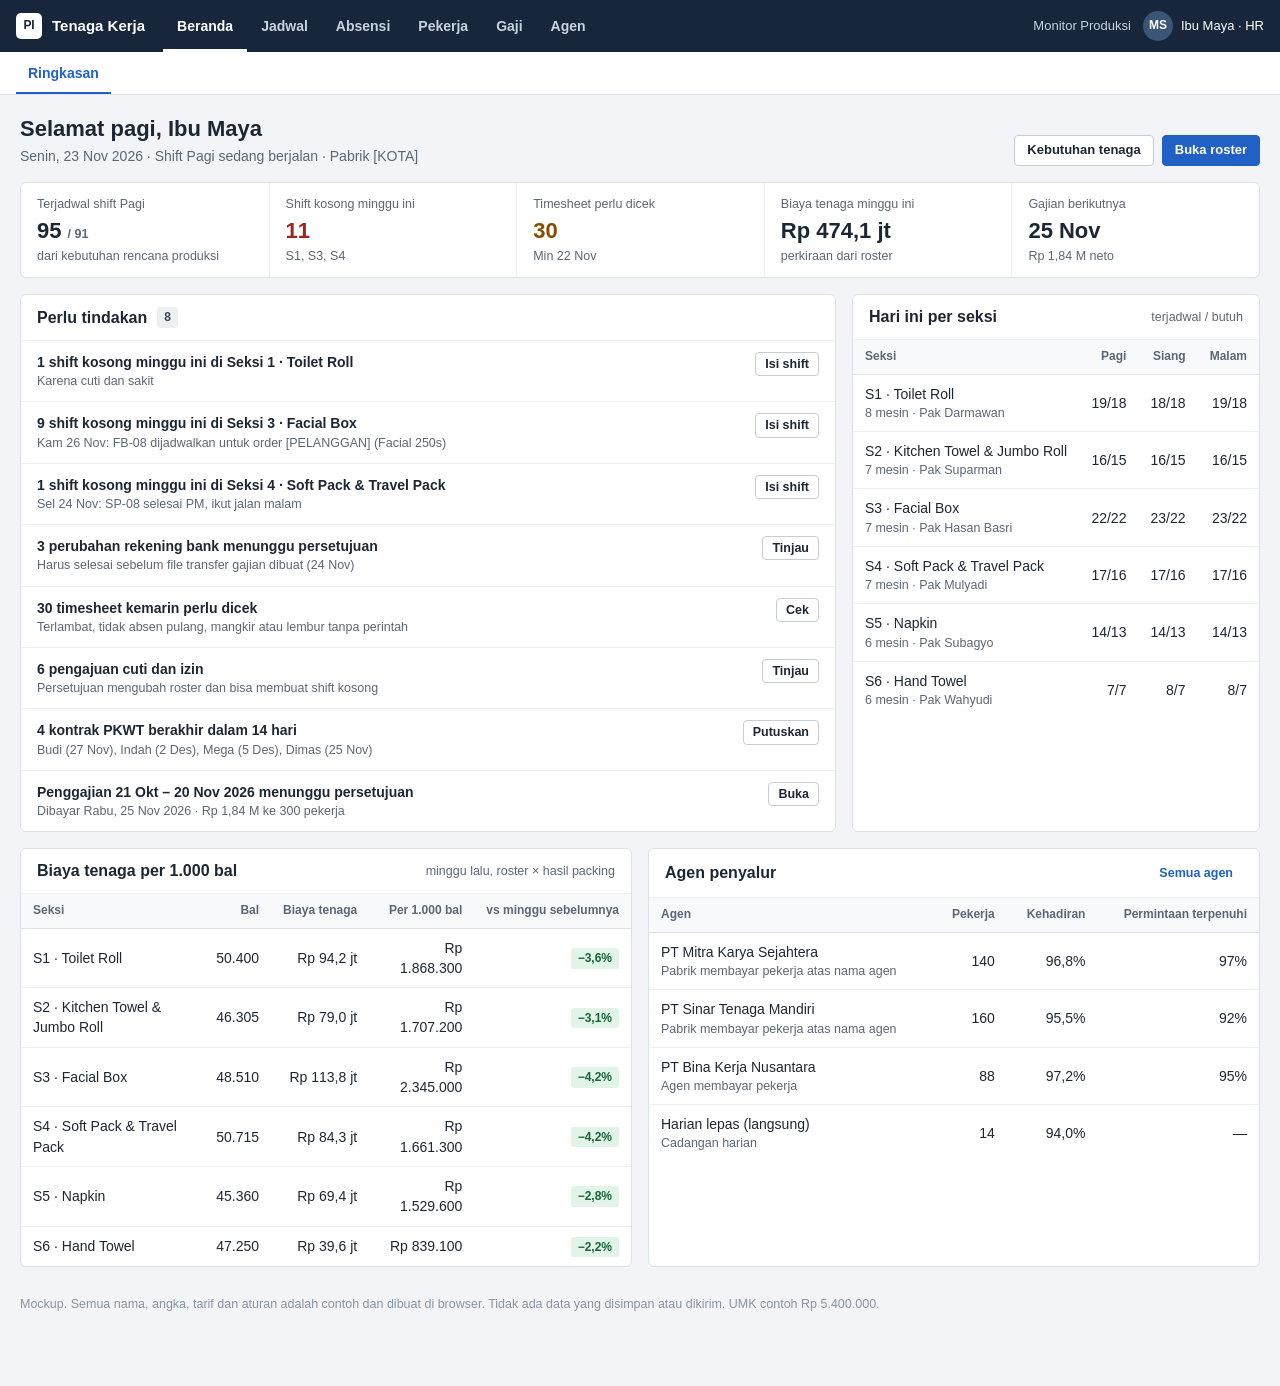
==== public/outsource/index.html @ e2d8a42f "Add Tenaga Kerja outsourced manpower subsystem at /outsource Roster grid tied to the production plan" ====
<!DOCTYPE html>
<html lang="id">
<head>
<meta charset="utf-8">
<meta name="viewport" content="width=device-width, initial-scale=1">
<meta name="description" content="Mockup perencanaan tenaga kerja alih daya untuk pabrik converting tisu: jadwal, absensi, cuti, gaji, rekening bank, pembayaran, agen dan kontrak.">
<title>Tenaga Kerja Alih Daya · Production Intelligence</title>
<style>
:root{
  --bg:#f2f4f7; --card:#fff; --ink:#1d2733; --muted:#5b6776; --faint:#8994a2; --line:#dce1e7; --line2:#eceff3;
  --nav:#17263b; --nav2:#22344d; --navink:#c9d3df;
  --pri:#2160c4; --pri-d:#184c9f; --pri-l:#e8f0fc;
  --ok:#17663a; --ok-l:#e2f3e8; --warn:#8a4b00; --warn-l:#fcefd6; --bad:#a3241a; --bad-l:#fce6e4;
  --p:#dbe7fa; --p-i:#173d74; --s:#fbe6c6; --s-i:#653c00; --m:#e2ddf5; --m-i:#382c74;
  --sans:-apple-system,BlinkMacSystemFont,"Segoe UI",Roboto,"Helvetica Neue",Arial,sans-serif;
  color-scheme:light;
}
*{box-sizing:border-box}
html,body{margin:0}
body{background:var(--bg);color:var(--ink);font-family:var(--sans);font-size:14px;line-height:1.45;-webkit-font-smoothing:antialiased}
button,select,input,textarea{font:inherit;color:inherit}
button{cursor:pointer}
a{color:var(--pri)}
:focus-visible{outline:2px solid var(--pri);outline-offset:1px}
h1,h2,h3,h4{margin:0;font-weight:650;line-height:1.25}
h1{font-size:22px} h2{font-size:16px} h3{font-size:14px}
.num{font-variant-numeric:tabular-nums}
.muted{color:var(--muted)} .faint{color:var(--faint)} .small{font-size:12.5px}
.right{text-align:right} .nowrap{white-space:nowrap}
.sr{position:absolute;width:1px;height:1px;overflow:hidden;clip:rect(0 0 0 0)}

/* Top navigation */
.top{background:var(--nav);color:#fff;display:flex;align-items:stretch;height:52px;padding:0 0 0 16px;position:sticky;top:0;z-index:20}
.brand{display:flex;align-items:center;gap:10px;font-weight:650;font-size:15px;color:#fff;text-decoration:none;padding-right:18px;white-space:nowrap}
.brand .mark{width:26px;height:26px;border-radius:5px;background:#fff;color:var(--nav);display:grid;place-items:center;font-size:12px;font-weight:800;letter-spacing:-.02em}
.mainnav{display:flex;overflow-x:auto;scrollbar-width:none}
.mainnav a{display:flex;align-items:center;padding:0 14px;color:var(--navink);text-decoration:none;font-weight:550;white-space:nowrap;border-bottom:3px solid transparent;border-top:3px solid transparent}
.mainnav a:hover{color:#fff;background:var(--nav2)}
.mainnav a[aria-current="true"]{color:#fff;border-bottom-color:#fff}
.topright{margin-left:auto;display:flex;align-items:center;gap:12px;padding:0 16px;white-space:nowrap}
.topright a{color:var(--navink);text-decoration:none;font-size:13px}
.topright a:hover{color:#fff}
.who{display:flex;align-items:center;gap:8px;font-size:13px;color:#fff}
.av{width:30px;height:30px;border-radius:50%;background:#3b5577;color:#fff;display:grid;place-items:center;font-size:12px;font-weight:650;flex:none}
.av.lg{width:56px;height:56px;font-size:19px;background:#d7e1ee;color:#1f3a5f}
.av.sm{width:26px;height:26px;font-size:11px;background:#e3e8ef;color:#2c4566}

.subnav{background:#fff;border-bottom:1px solid var(--line);display:flex;gap:4px;padding:0 16px;overflow-x:auto;position:sticky;top:52px;z-index:19}
.subnav a{padding:11px 12px 9px;color:var(--muted);text-decoration:none;font-weight:550;white-space:nowrap;border-bottom:2px solid transparent}
.subnav a:hover{color:var(--ink)}
.subnav a[aria-current="page"]{color:var(--pri);border-bottom-color:var(--pri)}

main{max-width:1440px;margin:0 auto;padding:20px 20px 60px}
.pagehead{display:flex;flex-wrap:wrap;align-items:flex-end;gap:12px 20px;margin-bottom:16px}
.pagehead .sub{color:var(--muted);margin-top:3px}
.pagehead .actions{margin-left:auto;display:flex;flex-wrap:wrap;gap:8px;align-items:center}

/* Cards and grid */
.card{background:var(--card);border:1px solid var(--line);border-radius:6px}
.card>.hd{display:flex;align-items:center;gap:10px;padding:12px 16px;border-bottom:1px solid var(--line2)}
.card>.hd .more{margin-left:auto}
.card>.bd{padding:14px 16px}
.card>.bd.flush{padding:0}
.grid{display:grid;gap:16px}
.g2{grid-template-columns:repeat(2,minmax(0,1fr))}
.g3{grid-template-columns:repeat(3,minmax(0,1fr))}
.g21{grid-template-columns:minmax(0,2fr) minmax(0,1fr)}
@media (max-width:980px){.g2,.g3,.g21{grid-template-columns:minmax(0,1fr)}}

.stats{display:grid;grid-template-columns:repeat(auto-fit,minmax(180px,1fr));background:#fff;border:1px solid var(--line);border-radius:6px;margin-bottom:16px}
.stat{padding:12px 16px;border-left:1px solid var(--line2)}
.stat:first-child{border-left:0}
.stat .k{font-size:12.5px;color:var(--muted)}
.stat .v{font-size:22px;font-weight:650;font-variant-numeric:tabular-nums;margin-top:2px}
.stat .s{font-size:12.5px;color:var(--muted)}
.stat .v.bad{color:var(--bad)} .stat .v.warn{color:var(--warn)}

/* Buttons and fields */
.btn{display:inline-flex;align-items:center;gap:6px;border:1px solid #c5ccd5;background:#fff;border-radius:4px;padding:6px 12px;font-weight:600;font-size:13px;line-height:1.3;white-space:nowrap;text-decoration:none;color:var(--ink)}
.btn:hover{background:#f5f7f9}
.btn.pri{background:var(--pri);border-color:var(--pri);color:#fff}
.btn.pri:hover{background:var(--pri-d)}
.btn.danger{color:var(--bad);border-color:#e4b7b2}
.btn.ghost{border-color:transparent;background:transparent;color:var(--pri);padding:4px 6px}
.btn.ghost:hover{background:var(--pri-l)}
.btn.sm{padding:3px 9px;font-size:12.5px}
.btn[disabled]{opacity:.5;cursor:not-allowed}
.field{display:grid;gap:4px}
.field label,.lbl{font-size:12.5px;font-weight:600;color:var(--muted)}
input[type=text],input[type=number],input[type=date],input[type=time],input[type=search],select,textarea{border:1px solid #c5ccd5;border-radius:4px;padding:6px 9px;background:#fff;min-height:32px}
input:focus,select:focus,textarea:focus{border-color:var(--pri);outline:none;box-shadow:0 0 0 3px var(--pri-l)}
.filters{display:flex;flex-wrap:wrap;gap:8px;align-items:center;margin-bottom:12px}
.seg{display:inline-flex;border:1px solid #c5ccd5;border-radius:4px;overflow:hidden;background:#fff}
.seg button{border:0;background:#fff;padding:5px 11px;font-weight:600;font-size:13px;border-left:1px solid #c5ccd5;color:var(--muted)}
.seg button:first-child{border-left:0}
.seg button[aria-pressed="true"]{background:var(--pri-l);color:var(--pri-d)}

/* Tags */
.tag{display:inline-block;padding:1px 7px;border-radius:3px;font-size:12px;font-weight:600;background:#edf0f3;color:#3d4855;white-space:nowrap;line-height:1.55}
.tag.ok{background:var(--ok-l);color:var(--ok)} .tag.warn{background:var(--warn-l);color:var(--warn)}
.tag.bad{background:var(--bad-l);color:var(--bad)} .tag.info{background:var(--pri-l);color:var(--pri-d)}
.dot{display:inline-block;width:8px;height:8px;border-radius:50%;margin-right:6px;vertical-align:1px;background:var(--faint)}
.dot.ok{background:#2a9455}.dot.warn{background:#d08a00}.dot.bad{background:#c8372c}

/* Tables */
.tw{overflow-x:auto}
table.tbl{width:100%;border-collapse:collapse}
.tbl th{font-size:12px;font-weight:600;color:var(--muted);text-align:left;padding:8px 12px;border-bottom:1px solid var(--line);background:#f8f9fb;white-space:nowrap}
.tbl td{padding:9px 12px;border-bottom:1px solid var(--line2);vertical-align:middle}
.tbl tr:last-child td{border-bottom:0}
.tbl tbody tr.click{cursor:pointer}
.tbl tbody tr.click:hover td{background:#f7f9fc}
.tbl td.num,.tbl th.num{text-align:right;font-variant-numeric:tabular-nums}
.tbl tfoot td{font-weight:650;background:#f8f9fb;border-top:1px solid var(--line)}
.tbl .sub{display:block;font-size:12.5px;color:var(--muted)}
.tbl input[type=checkbox]{width:16px;height:16px;vertical-align:middle}
.person{display:flex;align-items:center;gap:9px}
.person b{font-weight:600}
.person a{color:inherit;text-decoration:none}
.person a:hover{text-decoration:underline}
.empty{padding:28px;text-align:center;color:var(--muted)}

/* Lists */
.list{list-style:none;margin:0;padding:0}
.list li{display:flex;gap:12px;align-items:flex-start;padding:11px 16px;border-bottom:1px solid var(--line2)}
.list li:last-child{border-bottom:0}
.list .grow{flex:1;min-width:0}
.list .meta{font-size:12.5px;color:var(--muted)}
.kv{display:grid;grid-template-columns:minmax(120px,max-content) 1fr;gap:7px 18px;margin:0}
.kv dt{color:var(--muted)} .kv dd{margin:0}
.note{background:#f6f8fa;border:1px solid var(--line);border-radius:5px;padding:10px 12px;color:var(--muted);font-size:13px}
.note.warn{background:#fffaf0;border-color:#efd9ad;color:#6b4300}
.note.bad{background:#fff6f5;border-color:#efc4bf;color:#7d1d15}

/* Roster */
.roster{border-collapse:separate;border-spacing:0;width:100%;min-width:1080px}
.roster th,.roster td{border-bottom:1px solid var(--line2);border-left:1px solid var(--line2);padding:0;vertical-align:top}
.roster thead th{position:sticky;top:0;background:#f8f9fb;z-index:3;font-size:12.5px;font-weight:600;color:var(--muted);padding:8px;text-align:left;border-bottom:1px solid var(--line)}
.roster thead th.today{color:var(--pri-d);background:#eef4fd}
.roster .nm{position:sticky;left:0;background:#fff;z-index:2;min-width:220px;max-width:240px;padding:6px 10px;border-left:0}
.roster thead .nm{z-index:4;background:#f8f9fb}
.roster .nm b{font-weight:600;display:block;white-space:nowrap;overflow:hidden;text-overflow:ellipsis}
.roster .nm span{display:block;font-size:12px;color:var(--muted);white-space:nowrap;overflow:hidden;text-overflow:ellipsis}
.roster td.c{width:12%;height:46px}
.roster td.tot{width:64px;text-align:right;padding:6px 10px;font-variant-numeric:tabular-nums;color:var(--muted);font-size:12.5px}
.roster tr.grp td{background:#f3f5f8;font-weight:600;font-size:12.5px;padding:6px 10px;color:#394656}
.roster tr.need td{background:#fbfcfd}
.roster tr.need td.c{padding:5px 6px;font-size:12px;line-height:1.5}
.cellbtn{display:block;width:100%;height:100%;min-height:45px;border:0;background:transparent;padding:4px;text-align:left}
.cellbtn:hover{background:#f3f6fa}
.sh{display:block;border-radius:3px;padding:3px 6px;font-size:12px;line-height:1.3;font-weight:600}
.sh small{display:block;font-weight:500;opacity:.85}
.sh.P{background:var(--p);color:var(--p-i)} .sh.S{background:var(--s);color:var(--s-i)} .sh.M{background:var(--m);color:var(--m-i)}
.sh.C{background:var(--ok-l);color:var(--ok)} .sh.SK{background:var(--bad-l);color:var(--bad)} .sh.I{background:#eceff3;color:#3d4855}
.sh.X{background:repeating-linear-gradient(135deg,#f1f3f5 0 6px,#e7eaee 6px 12px);color:var(--muted)}
.sh.edited{box-shadow:inset 0 0 0 1.5px currentColor}
.sh.ot{outline:1.5px dashed currentColor;outline-offset:-1.5px}
.legend{display:flex;flex-wrap:wrap;gap:12px;align-items:center;font-size:12.5px;color:var(--muted)}
.legend .sh{display:inline-block;padding:1px 7px}
.needline{display:flex;justify-content:space-between;gap:4px;white-space:nowrap}
.needline.short{color:var(--bad);font-weight:650}
.openbtn{border:1px dashed #d79a93;background:#fff7f6;color:var(--bad);border-radius:3px;font-size:12px;font-weight:650;padding:2px 6px;margin:2px 2px 0 0}
.openbtn:hover{background:var(--bad-l)}

/* Profile */
.profilehead{display:flex;gap:16px;align-items:center;flex-wrap:wrap;margin-bottom:14px}
.tabs{display:flex;gap:2px;border-bottom:1px solid var(--line);margin-bottom:16px;overflow-x:auto}
.tabs button{border:0;background:transparent;padding:9px 12px;font-weight:600;color:var(--muted);border-bottom:2px solid transparent;white-space:nowrap}
.tabs button[aria-selected="true"]{color:var(--pri);border-bottom-color:var(--pri)}
.bankcard{border:1px solid var(--line);border-radius:6px;padding:14px 16px;display:grid;gap:4px;max-width:420px}
.bankcard .acct{font-size:18px;font-weight:650;letter-spacing:.04em;font-variant-numeric:tabular-nums}
.steps{display:flex;flex-wrap:wrap;gap:0;margin:0;padding:0;list-style:none;border:1px solid var(--line);border-radius:6px;background:#fff;overflow:hidden}
.steps li{flex:1;min-width:130px;padding:9px 14px;border-left:1px solid var(--line2);font-size:13px;color:var(--muted)}
.steps li:first-child{border-left:0}
.steps li b{display:block;color:var(--ink);font-weight:600}
.steps li.done b{color:var(--ok)}
.steps li.cur{background:var(--pri-l)} .steps li.cur b{color:var(--pri-d)}
.bar{height:8px;background:#e8ebef;border-radius:4px;overflow:hidden}
.bar i{display:block;height:100%;background:var(--pri)}
.bar.ok i{background:#2a9455} .bar.warn i{background:#d08a00}

/* Modal, drawer, toast */
.scrim{position:fixed;inset:0;background:rgba(20,30,45,.42);display:flex;align-items:flex-start;justify-content:center;z-index:50;padding:60px 16px;overflow-y:auto}
.modal{background:#fff;border-radius:7px;width:min(560px,100%);box-shadow:0 12px 40px rgba(15,25,40,.25)}
.modal.wide{width:min(820px,100%)}
.modal .mh{display:flex;align-items:center;gap:10px;padding:14px 18px;border-bottom:1px solid var(--line2)}
.modal .mh .x{margin-left:auto;border:0;background:transparent;font-size:20px;line-height:1;color:var(--muted);padding:4px 8px}
.modal .mb{padding:16px 18px;display:grid;gap:14px}
.modal .mf{display:flex;justify-content:flex-end;gap:8px;padding:12px 18px;border-top:1px solid var(--line2);background:#fafbfc;border-radius:0 0 7px 7px}
.opts{display:grid;grid-template-columns:repeat(auto-fit,minmax(110px,1fr));gap:6px}
.opts label{border:1px solid var(--line);border-radius:4px;padding:7px 9px;display:flex;gap:7px;align-items:center;cursor:pointer;font-size:13px}
.opts label:has(input:checked){border-color:var(--pri);background:var(--pri-l)}
.toast{position:fixed;left:50%;bottom:22px;transform:translateX(-50%);background:#1d2733;color:#fff;padding:10px 16px;border-radius:5px;font-size:13.5px;z-index:60;box-shadow:0 6px 20px rgba(0,0,0,.2);max-width:min(600px,92vw)}
.payslip{font-size:13px}
.payslip table{width:100%;border-collapse:collapse}
.payslip td{padding:4px 0}
.payslip td:last-child{text-align:right;font-variant-numeric:tabular-nums}
.payslip tr.t td{border-top:1px solid var(--line);font-weight:650;padding-top:7px}
.foot{margin-top:28px;color:var(--faint);font-size:12.5px}
@media (max-width:700px){
  main{padding:14px 12px 50px}
  .topright .hide-sm{display:none}
  .stat{border-left:0;border-top:1px solid var(--line2)}
}
</style>
</head>
<body>
<header class="top">
  <a class="brand" href="#beranda"><span class="mark" aria-hidden="true">PI</span>Tenaga Kerja</a>
  <nav class="mainnav" id="mainnav" aria-label="Menu utama"></nav>
  <div class="topright">
    <a class="hide-sm" href="../">Monitor Produksi</a>
    <span class="who"><span class="av" aria-hidden="true">MS</span><span class="hide-sm">Ibu Maya · HR</span></span>
  </div>
</header>
<nav class="subnav" id="subnav" aria-label="Sub menu"></nav>
<main id="app" tabindex="-1"></main>
<div id="overlay"></div>
<script>
"use strict";
/* ============================================================
   Tenaga Kerja Alih Daya: mockup. All names, numbers, rates and
   rules are examples generated in the browser. Nothing is saved.
   ============================================================ */

/* ---------- utilities ---------- */
const $ = s => document.querySelector(s);
const $$ = s => [...document.querySelectorAll(s)];
let _s = 20261123;
const rnd = () => { _s |= 0; _s = _s + 0x6D2B79F5 | 0; let t = Math.imul(_s ^ _s >>> 15, 1 | _s); t = t + Math.imul(t ^ t >>> 7, 61 | t) ^ t; return ((t ^ t >>> 14) >>> 0) / 4294967296; };
const ri = (a, b) => a + Math.floor(rnd() * (b - a + 1));
const pick = a => a[Math.floor(rnd() * a.length)];
function hash(str){ let h = 2166136261; for (const c of str) { h ^= c.charCodeAt(0); h = Math.imul(h, 16777619); } return (h >>> 0) / 4294967296; }
const NF = new Intl.NumberFormat("id-ID");
const fmt = n => NF.format(Math.round(n));
const rp = n => (n < 0 ? "−Rp " : "Rp ") + fmt(Math.abs(n));
const dec = (n, d = 1) => n.toFixed(d).replace(".", ",");
const rpS = n => n >= 1e9 ? "Rp " + dec(n / 1e9, 2) + " M" : n >= 1e6 ? "Rp " + dec(n / 1e6, 1) + " jt" : rp(n);
const esc = s => String(s).replace(/[&<>"]/g, c => ({"&":"&amp;","<":"&lt;",">":"&gt;",'"':"&quot;"}[c]));
const initials = n => n.split(" ").filter(w => !/^(Hj?\.|H\.)$/.test(w)).slice(0, 2).map(w => w[0]).join("").toUpperCase();
const pad = n => String(n).padStart(2, "0");

/* Dates: day 0 = Senin 23 Nov 2026 (hari ini). */
const DAYN = ["Min","Sen","Sel","Rab","Kam","Jum","Sab"];
const DAYL = ["Minggu","Senin","Selasa","Rabu","Kamis","Jumat","Sabtu"];
const MON = ["Jan","Feb","Mar","Apr","Mei","Jun","Jul","Agu","Sep","Okt","Nov","Des"];
const dt = d => new Date(Date.UTC(2026, 10, 23 + d));
const dShort = d => { const x = dt(d); return DAYN[x.getUTCDay()] + " " + x.getUTCDate() + " " + MON[x.getUTCMonth()]; };
const dLong = d => { const x = dt(d); return DAYL[x.getUTCDay()] + ", " + x.getUTCDate() + " " + MON[x.getUTCMonth()] + " " + x.getUTCFullYear(); };
const dDate = x => x.getUTCDate() + " " + MON[x.getUTCMonth()] + " " + x.getUTCFullYear();
const daysBetween = (a, b) => Math.round((b - a) / 864e5);
const TODAY = dt(0);

/* ---------- pay rules (editable on the Aturan gaji page) ---------- */
const R = {
  umk: 5400000,         // UMK contoh 2026, Kab. [KOTA]
  meal: 15000, night: 15000, premi: 150, lateGrace: 10,
  otDay: 4, otWeek: 18,
  jhtEe: .02, jpEe: .01, kesEe: .01, jhtEr: .037, jpEr: .02, kesEr: .04, jkk: .0054, jkm: .003,
  jpCap: 10547400, kesCap: 12000000, ppn: .11,
  phlDaily: 230000
};
const hourly = () => R.umk / 173;
const daily = () => R.umk / 25;
const RULES = [
  {id:"base", on:true, group:"Upah", n:"Upah pokok harian", d:"UMK ÷ 25 untuk pola 6 hari kerja per minggu", v:() => rp(daily()) + " per hari"},
  {id:"phl", on:true, group:"Upah", n:"Upah harian lepas (PHL)", d:"Dibayar per hari hadir, mingguan setiap Sabtu", v:() => rp(R.phlDaily) + " per hari"},
  {id:"ot1", on:true, group:"Lembur", n:"Lembur hari kerja, jam pertama", d:"Upah sejam = UMK ÷ 173", v:() => "1,5 × " + rp(hourly())},
  {id:"ot2", on:true, group:"Lembur", n:"Lembur hari kerja, jam berikutnya", d:"Jam ke-2 sampai ke-4", v:() => "2 × " + rp(hourly())},
  {id:"otr", on:true, group:"Lembur", n:"Kerja di hari istirahat atau libur nasional", d:"7 jam pertama ×2, jam ke-8 ×3, jam ke-9 sampai 11 ×4", v:() => "2× / 3× / 4×"},
  {id:"cap", on:true, group:"Lembur", n:"Batas lembur", d:"Jadwal memberi peringatan kalau terlampaui", v:() => R.otDay + " jam/hari, " + R.otWeek + " jam/minggu"},
  {id:"night", on:true, group:"Tunjangan", n:"Tunjangan shift malam", d:"Untuk shift 23.00–07.00", v:() => rp(R.night) + " per shift"},
  {id:"meal", on:true, group:"Tunjangan", n:"Uang makan", d:"Per hari hadir, tidak dibayar kalau mangkir", v:() => rp(R.meal) + " per hari"},
  {id:"premi", on:true, group:"Produksi", n:"Premi hasil packing", d:"Per bal bagus di atas target mesin, dari hitungan sensor packing yang dikonfirmasi leader line", v:() => rp(R.premi) + " per bal"},
  {id:"down", on:true, group:"Produksi", n:"Downtime mesin dan pulang awal", d:"Waktu menunggu karena mesin rusak tetap dibayar penuh", v:() => "100%"},
  {id:"late", on:true, group:"Kehadiran", n:"Toleransi terlambat", d:"Lewat toleransi, menit terlambat dipotong proporsional", v:() => R.lateGrace + " menit"},
  {id:"bpjs", on:true, group:"Potongan", n:"BPJS Ketenagakerjaan (pekerja)", d:"JHT 2% + JP 1% (JP dari upah maks. " + rpS(R.jpCap) + ")", v:() => "3%"},
  {id:"kes", on:true, group:"Potongan", n:"BPJS Kesehatan (pekerja)", d:"1% dari upah, maks. " + rpS(R.kesCap), v:() => "1%"},
  {id:"pph", on:true, group:"Potongan", n:"PPh 21 (TER bulanan)", d:"Disederhanakan untuk demo: semua pekerja kategori A", v:() => "0–2%"},
  {id:"kasbon", on:true, group:"Potongan", n:"Kasbon", d:"Dipotong otomatis sesuai cicilan yang disetujui", v:() => "sesuai cicilan"}
];
const TER_A = [[5400000,0],[5650000,.0025],[5950000,.005],[6300000,.0075],[6750000,.01],[7500000,.0125],[8550000,.015],[9650000,.0175],[10050000,.02],[10350000,.0225],[10700000,.025],[11050000,.03]];
const ter = g => { for (const [lim, r] of TER_A) if (g <= lim) return r; return .03; };

/* ---------- production link: sections and machines (same plant as Monitor Produksi) ---------- */
const SEC = [
  {id:"S1", n:"Seksi 1 · Toilet Roll", mach:["TR-01","TR-02","TR-03","TR-04","TR-05","TR-06","TR-07","TR-08"], crew:2, extra:["Helper produksi","Operator forklift"], ag:"MKS", leader:"Pak Darmawan"},
  {id:"S2", n:"Seksi 2 · Kitchen Towel & Jumbo Roll", mach:["KT-01","KT-02","KT-03","KT-04","KT-05","JR-01","JR-02"], crew:2, extra:["Helper jumbo roll"], ag:"MKS", leader:"Pak Suparman"},
  {id:"S3", n:"Seksi 3 · Facial Box", mach:["FB-01","FB-02","FB-03","FB-04","FB-05","FB-06","FB-07"], crew:3, extra:["Helper produksi"], ag:"STM", leader:"Pak Hasan Basri"},
  {id:"S4", n:"Seksi 4 · Soft Pack & Travel Pack", mach:["SP-01","SP-02","SP-03","SP-04","SP-05","SP-06","SP-07"], crew:2, extra:["Helper produksi","Operator forklift"], ag:"STM", leader:"Pak Mulyadi"},
  {id:"S5", n:"Seksi 5 · Napkin", mach:["NP-01","NP-02","NP-03","NP-04","NP-05","NP-06"], crew:2, extra:["Helper produksi"], ag:"BKN", leader:"Pak Subagyo"},
  {id:"S6", n:"Seksi 6 · Hand Towel", mach:["HT-01","HT-02","HT-03","HT-04","HT-05","HT-06"], crew:1, extra:["Helper produksi"], ag:"BKN", leader:"Pak Wahyudi"}
];
const secById = id => SEC.find(s => s.id === id);
/* Changes in the PPIC production plan for this week */
const PLAN_CHG = [
  {sec:"S3", d:3, sh:"PSM", delta:1, why:"FB-08 dijadwalkan untuk order [PELANGGAN] (Facial 250s)"},
  {sec:"S1", d:2, sh:"P", delta:-1, why:"PM terjadwal TR-03 (07.00–15.00)"},
  {sec:"S5", d:5, sh:"PSM", delta:-2, why:"NP-05 dan NP-06 tidak ada order"},
  {sec:"S4", d:1, sh:"M", delta:1, why:"SP-08 selesai PM, ikut jalan malam"}
];
function machinesOn(sec, d, sh){
  const s = secById(sec); let n = s.mach.length;
  for (const c of PLAN_CHG) if (c.sec === sec && c.d === d && c.sh.includes(sh)) n += c.delta;
  return n;
}
const need = (sec, d, sh) => machinesOn(sec, d, sh) * secById(sec).crew + secById(sec).extra.length;

/* ---------- shifts ---------- */
const SH = {P:{n:"Pagi", t:"07.00–15.00", s:7, e:15}, S:{n:"Siang", t:"15.00–23.00", s:15, e:23}, M:{n:"Malam", t:"23.00–07.00", s:23, e:31}};
const LEAVE = {C:"Cuti", SK:"Sakit", I:"Izin", L:"Libur", X:"Kontrak habis"};
const PAT = ["P","P","S","S","M","M","L","L"];   // pola 4 regu 3 shift, 2-2-2-2
const REGU = {A:0, B:2, C:4, D:6};

/* ---------- agencies ---------- */
const AG = {
  MKS:{id:"MKS", n:"PT Mitra Karya Sejahtera", short:"Mitra Karya", fee:.08, model:"pay", pic:"Bpk. Rahmat Hidayat", phone:"0812-•••-4410", contractEnd:new Date(Date.UTC(2027,2,31)), nib:"91201••••0331", fill:.97, att:.968},
  STM:{id:"STM", n:"PT Sinar Tenaga Mandiri", short:"Sinar Tenaga", fee:.075, model:"pay", pic:"Ibu Lina Marlina", phone:"0813-•••-2287", contractEnd:new Date(Date.UTC(2026,11,31)), nib:"81204••••1172", fill:.92, att:.955},
  BKN:{id:"BKN", n:"PT Bina Kerja Nusantara", short:"Bina Kerja", fee:.09, model:"agen", pic:"Bpk. Hendra Gunawan", phone:"0811-•••-9034", contractEnd:new Date(Date.UTC(2027,5,30)), nib:"02203••••5518", fill:.95, att:.972},
  PHL:{id:"PHL", n:"Harian lepas (langsung)", short:"Harian lepas", fee:0, model:"direct", pic:"HR pabrik", phone:"-", contractEnd:null, nib:"-", fill:1, att:.94}
};
const MODEL = {pay:"Pabrik membayar pekerja atas nama agen, agen ditagih fee", agen:"Agen membayar pekerja, pabrik membayar tagihan agen", direct:"Pabrik membayar langsung, mingguan"};

/* ---------- people ---------- */
const FM = ["Agus","Budi","Dedi","Eko","Fajar","Hendra","Irfan","Joko","Lukman","Nanang","Rizal","Slamet","Taufik","Wahyu","Yogi","Arif","Bayu","Dimas","Galih","Hadi","Ilham","Rendi","Sigit","Yusuf","Asep","Ujang","Cecep","Dadan","Iwan","Ade","Rudi","Andri","Ridwan","Deni","Firman"];
const FF = ["Ani","Dewi","Euis","Fitri","Indah","Lilis","Mega","Nining","Nur","Ratna","Rina","Sari","Siti","Tuti","Wati","Yani","Ayu","Dian","Eka","Lina","Neng","Rosita","Suci","Yuli","Imas","Cucu","Iis","Popon","Nia","Wulan"];
const LN = ["Setiawan","Hidayat","Saputra","Kurniawan","Nugraha","Permana","Gunawan","Firmansyah","Maulana","Ramdani","Sopian","Fauzi","Pratama","Hermawan","Purnama","Rohman","Mulyana","Sutisna","Kusnadi","Hakim"];
const LNF = ["Lestari","Rahayu","Wulandari","Susanti","Suryani","Handayani","Sulastri","Komariah","Sundari","Hasanah","Nurhayati","Rahmawati","Fitriani","Puspita","Purnamasari","Anggraeni","Kartika","Yuliani"];
const BANKS = [["BCA",10],["BRI",15],["Mandiri",13],["BNI",10],["BSI",10],["BJB",13]];
const used = new Set();
function name(f){ for (let i = 0; i < 50; i++) { const n = f ? pick(FF) + " " + pick(LNF) : pick(FM) + " " + pick(LN); if (!used.has(n)) { used.add(n); return n; } } return pick(FM) + " " + pick(LN) + " " + ri(2,9); }
function acctNo(len){ let s = ""; for (let i = 0; i < len; i++) s += ri(0, 9); return s; }
const W = []; let wid = 101;
function mkWorker(o){
  const f = o.f ?? (rnd() < (o.role === "Packer" ? .62 : .1));
  const n = name(f);
  const start = new Date(Date.UTC(2026, 10, 23 - ri(30, 620)));
  const end = new Date(Date.UTC(2026, 10, 23 + ri(75, 640)));
  const [bank, len] = o.ag === "BKN" ? ["BRI", 15] : pick(BANKS);
  const w = Object.assign({
    id: "OS-" + pad(Math.floor(wid / 100)) + pad(wid % 100), name: n, f, start, end,
    type: o.ag === "PHL" ? "Harian lepas" : "PKWT",
    phone: "08" + ri(11, 59) + "-••••-" + ri(1000, 9999),
    nik: "3215 •••• •••• " + pad(ri(0, 99)) + pad(ri(0, 99)),
    bpjsTk: o.ag === "PHL" ? "Dalam proses" : "2" + acctNo(4) + "•••••" + acctNo(2),
    bpjsKes: "0001" + acctNo(3) + "•••••" + acctNo(2),
    npwp: rnd() < .45 ? "NIK sebagai NPWP" : "Belum ada",
    leaveBal: ri(2, 12), leaveUsed: 0,
    bank: {bank, no: acctNo(len), holder: n, status: o.ag === "BKN" ? "agen" : "ok", checked: new Date(Date.UTC(2026, ri(0, 10), ri(1, 28))), via: pick(["Cek rekening API bank","Buku tabungan diunggah","Cek rekening API bank"])},
    trained: [], kasbon: rnd() < .12 ? ri(2, 5) * 100000 : 0
  }, o);
  wid += ri(1, 3);
  W.push(w); return w;
}
for (const s of SEC) {
  const regu = s.mach.length * s.crew + s.extra.length + 1;
  for (const r of "ABCD") {
    for (let i = 0; i < regu; i++) {
      const role = i < s.extra.length ? s.extra[i] : "Packer";
      const w = mkWorker({sec: s.id, regu: r, role, ag: s.ag});
      const k = ri(2, 4), m = [...s.mach].sort(() => rnd() - .5).slice(0, role === "Packer" ? k : 0);
      w.trained = role === "Packer" ? m.sort() : [role];
    }
  }
}
for (let i = 0; i < 14; i++) { const w = mkWorker({sec: null, regu: null, role: pick(["Packer","Packer","Helper produksi"]), ag: "PHL"}); w.trained = ["Packer umum"]; }
const wById = id => W.find(w => w.id === id);

/* Fixed example cases, so the demo tells a story */
function setW(i, patch){ const w = W[i]; Object.assign(w, patch); if (patch.name) { w.bank.holder = patch.name; } return w; }
const S3A = W.filter(w => w.sec === "S3" && w.regu === "A");
const DIMAS = setW(W.indexOf(S3A[5]), {name: "Dimas Pratama", f: false});
const AGUS = setW(W.indexOf(W.find(w => w.sec === "S1" && w.regu === "B" && w.role === "Packer")), {name: "Agus Setiawan", f: false});
const SITI = setW(W.indexOf(S3A[8]), {name: "Siti Nurhaliza Rahayu", f: true});
const RINA = setW(W.indexOf(W.filter(w => w.ag === "PHL")[3]), {name: "Rina Lestari", f: true, start: dt(-6)});
RINA.bank = {bank: "-", no: "", holder: "", status: "none", checked: null, via: ""};
const MISM = W.filter(w => w.ag === "MKS" || w.ag === "STM");
MISM[17].bank.status = "mismatch"; MISM[17].bank.holder = "Suherman";
MISM[121].bank.status = "mismatch"; MISM[121].bank.holder = MISM[121].name.split(" ")[0];
MISM[64].bank.status = "pending"; MISM[200].bank.status = "pending";
/* contracts ending soon */
W.filter(w => w.ag !== "PHL" && w.sec === "S2").slice(0, 3).forEach((w, i) => w.end = dt([4, 9, 25][i]));
W.filter(w => w.ag !== "PHL" && w.sec === "S4").slice(3, 6).forEach((w, i) => w.end = dt([12, 38, 52][i]));
W.filter(w => w.ag !== "PHL" && w.sec === "S6").slice(1, 2).forEach(w => w.end = dt(2));

/* ---------- roster overrides ---------- */
const OV = {};           // "id|d" -> code ("P","C","P@S3",...)
const OV0 = {};          // published state
const key = (id, d) => id + "|" + d;
function baseCode(w, d){
  if (w.ag === "PHL" || !w.regu) return "L";
  if (w.end < dt(d)) return "X";
  return PAT[((d + REGU[w.regu]) % 8 + 8) % 8];
}
function code(w, d){ return OV[key(w.id, d)] ?? baseCode(w, d); }
const shiftOf = c => (c || "").split("@")[0];
const secOf = (w, c) => (c || "").split("@")[1] || w.sec;
/* approved leave and sickness this week */
const LEAVES = [];
function addLeave(w, type, from, to, status, note){
  const l = {id: "LV-" + (300 + LEAVES.length), w: w.id, type, from, to, status, note, sent: from - ri(2, 9)};
  LEAVES.push(l);
  if (status === "ok") for (let d = from; d <= to; d++) if (SH[baseCode(w, d)]) OV[key(w.id, d)] = type === "Sakit" ? "SK" : type === "Izin" ? "I" : "C";
  return l;
}
{
  _s = 77;
  const pool = W.filter(w => w.ag !== "PHL");
  for (let i = 0; i < 26; i++) {
    const w = pool[ri(0, pool.length - 1)], d = ri(-1, 6), t = pick(["Cuti tahunan","Cuti tahunan","Sakit","Izin"]);
    addLeave(w, t, d, Math.min(6, d + (t === "Cuti tahunan" ? ri(0, 2) : 0)), "ok", t === "Sakit" ? "Surat dokter diunggah" : t === "Izin" ? "Acara keluarga" : "");
  }
  /* S3 regu A short on Thursday when FB-08 joins */
  addLeave(S3A[2], "Cuti tahunan", 3, 4, "ok", "Pulang kampung");
}
const PEND = [
  addLeave(SITI, "Cuti tahunan", 3, 3, "pending", "Mengurus KTP anak di Dukcapil"),
  addLeave(W.find(w => w.sec === "S1" && w.regu === "C" && w.role === "Packer"), "Cuti tahunan", 1, 2, "pending", "Pernikahan saudara"),
  addLeave(W.find(w => w.sec === "S4" && w.regu === "D" && w.f), "Cuti haid", 0, 0, "pending", "Pasal 81 UU 13/2003"),
  addLeave(W.find(w => w.sec === "S5" && w.regu === "B" && w.role === "Packer"), "Izin", 4, 4, "pending", "Sidang tilang"),
  addLeave(W.find(w => w.sec === "S2" && w.regu === "A" && w.role === "Packer"), "Cuti melahirkan", 7, 96, "pending", "HPL 5 Des, surat bidan diunggah"),
  addLeave(W.find(w => w.sec === "S6" && w.regu === "C"), "Sakit", 0, 1, "pending", "Surat dokter belum diunggah")
];
Object.assign(OV0, OV);

/* ---------- requests to agencies ---------- */
const REQS = [
  {id:"RQ-118", ag:"STM", sec:"S3", d:3, sh:"P", n:2, status:"Dikonfirmasi", names:"2 orang, nama dikirim agen 22 Nov 19.40", sent:"22 Nov 2026"},
  {id:"RQ-117", ag:"MKS", sec:"S2", d:1, sh:"M", n:1, status:"Menunggu agen", names:"-", sent:"22 Nov 2026"},
  {id:"RQ-114", ag:"STM", sec:"S4", d:-3, sh:"S", n:3, status:"Selesai", names:"3 dari 3 hadir", sent:"18 Nov 2026"},
  {id:"RQ-111", ag:"BKN", sec:"S5", d:-6, sh:"P", n:2, status:"Selesai", names:"1 dari 2 hadir", sent:"15 Nov 2026"}
];

/* ---------- timesheets (generated per worker and day) ---------- */
const TSAPPR = {};   // "id|d" -> "ok" | "rej"
const TSEDIT = {};
function ts(w, d){
  const c = code(w, d), s = shiftOf(c);
  if (!SH[s]) return null;
  const h = k => hash(w.id + "|" + d + "|" + k);
  const sh = SH[s];
  let inM = sh.s * 60 - Math.round(h("a") * 14), outM = sh.e * 60 + Math.round(h("b") * 8), flag = null, ot = 0;
  const mach = w.role === "Packer" ? (w.trained[Math.floor(h("m") * w.trained.length)] || "-") : w.role;
  const src = h("s") < .7 ? (w.role === "Packer" && mach !== "Packer umum" ? "RFID di " + mach : "Kartu · gerbang 1") : "Wajah · gerbang 2";
  const r = h("r");
  if (r < .012) { inM = null; outM = null; flag = "Mangkir"; }
  else if (r < .04) { inM = sh.s * 60 + 12 + Math.round(h("c") * 30); flag = "Terlambat"; }
  else if (r < .055) { outM = null; flag = "Tidak absen pulang"; }
  else if (r < .13 && w.role === "Packer") { ot = h("o") < .6 ? 2 : 1; outM = sh.e * 60 + ot * 60 + Math.round(h("b") * 6); flag = "Lembur"; }
  const e = TSEDIT[key(w.id, d)]; if (e) { inM = e.in; outM = e.out; flag = e.flag; ot = e.ot; }
  const bales = w.role === "Packer" && inM != null ? Math.round(255 + h("p") * 120 + ot * 40) : 0;
  const worked = inM != null && outM != null ? (outM - inM) / 60 - 1 : null;
  const late = inM != null ? Math.max(0, inM - sh.s * 60) : 0;
  let st = TSAPPR[key(w.id, d)];
  if (!st) st = d < -2 ? "ok" : (flag && flag !== "Lembur") || (flag === "Lembur" && h("q") < .5) ? "cek" : d < -1 ? "ok" : "baru";
  return {w, d, s, sec: secOf(w, c), inM, outM, worked, late, ot, bales, flag, src, st, mach};
}
const hm = m => m == null ? "—" : pad(Math.floor(m / 60) % 24) + "." + pad(m % 60);

/* ---------- pay runs ---------- */
const PERIOD = {n:"21 Okt – 20 Nov 2026", pay:"Rabu, 25 Nov 2026", cutoff:"Minggu, 22 Nov 2026"};
let RUN = {status:"cek", approvals:[], exported:[]};   // draf -> cek -> setuju1 -> setuju -> dibayar
function payLine(w){
  const h = k => hash(w.id + "|pay|" + k);
  if (w.ag === "PHL") {
    const days = 5 + Math.round(h("d") * 18), base = days * R.phlDaily, meal = days * R.meal;
    const gross = base + meal;
    return {w, days, base, ot:0, otH:0, night:0, meal, premi:0, bales:0, gross, jht:0, jp:0, kes:0, pph:0, kasbon:0, net:gross, er:gross * (R.jkk + R.jkm)};
  }
  const absent = h("a") < .1 ? 1 + Math.round(h("b") * 2) : 0;
  const days = 26 - absent;
  const otH = Math.round(h("o") * 14), nights = Math.round(days / 3), bales = w.role === "Packer" ? Math.round(h("p") * 1900) : 0;
  const base = R.umk * days / 26;
  const ot = hourly() * (otH / 2) * 3.5;
  const night = nights * R.night, meal = days * R.meal, premi = bales * R.premi;
  const gross = base + ot + night + meal + premi;
  const jht = R.umk * R.jhtEe, jp = Math.min(R.umk, R.jpCap) * R.jpEe, kes = Math.min(R.umk, R.kesCap) * R.kesEe;
  const erBpjs = R.umk * (R.jhtEr + R.jkk + R.jkm) + Math.min(R.umk, R.jpCap) * R.jpEr + Math.min(R.umk, R.kesCap) * R.kesEr;
  const pphBase = gross + R.umk * (R.jkk + R.jkm) + Math.min(R.umk, R.kesCap) * R.kesEr;
  const pph = Math.round(pphBase * ter(pphBase) / 100) * 100;
  const kasbon = w.kasbon ? Math.round(w.kasbon / 2 / 1000) * 1000 : 0;
  const net = gross - jht - jp - kes - pph - kasbon;
  return {w, days, absent, base, ot, otH, night, nights, meal, premi, bales, gross, jht, jp, kes, pph, kasbon, net, er: erBpjs};
}
const payroll = ag => W.filter(w => (ag ? w.ag === ag : w.ag !== "PHL") && w.ag !== "BKN").map(payLine);
const holdReason = w => w.bank.status === "ok" ? null : w.bank.status === "pending" ? "Rekening belum diverifikasi" : w.bank.status === "mismatch" ? "Nama rekening tidak sesuai KTP" : "Belum ada rekening";
const TS_OPEN = [W[33], W[190], W[247]].filter(w => w.ag !== "BKN" && w.ag !== "PHL");

/* ---------- payment history ---------- */
const BATCH = [];
function addBatch(b){ BATCH.push(b); return b; }
{
  const reg = W.filter(w => w.ag === "MKS" || w.ag === "STM");
  const phl = W.filter(w => w.ag === "PHL" && w !== RINA);
  const sumNet = (list, k) => list.reduce((a, w) => a + payLine(w).net * (0.96 + hash(w.id + k) * 0.08), 0);
  addBatch({id:"TRF-2611-PHL", date:"21 Nov 2026", kind:"Harian lepas mingguan", period:"14–20 Nov 2026", bank:"BCA · transfer massal", n:phl.length - 1, amount:phl.slice(1).reduce((a, w) => a + (4 + Math.round(hash(w.id + "w1") * 2)) * (R.phlDaily + R.meal), 0), ok:phl.length - 1, fail:0, status:"Berhasil", who:phl.slice(1).map(w => w.id), wk:"w1"});
  addBatch({id:"TRF-2611-PHL0", date:"14 Nov 2026", kind:"Harian lepas mingguan", period:"7–13 Nov 2026", bank:"BCA · transfer massal", n:12, amount:phl.slice(2).reduce((a, w) => a + (4 + Math.round(hash(w.id + "w2") * 2)) * (R.phlDaily + R.meal), 0), ok:12, fail:0, status:"Berhasil", who:phl.slice(2).map(w => w.id), wk:"w2"});
  addBatch({id:"INV-PAY-STM-10", date:"30 Okt 2026", kind:"Fee agen", period:"Okt 2026", bank:"Mandiri MCM · RTGS", n:1, amount:0, ok:1, fail:0, status:"Berhasil", agency:"STM"});
  addBatch({id:"INV-PAY-MKS-10", date:"30 Okt 2026", kind:"Fee agen", period:"Okt 2026", bank:"Mandiri MCM · RTGS", n:1, amount:0, ok:1, fail:0, status:"Berhasil", agency:"MKS"});
  addBatch({id:"INV-PAY-BKN-10", date:"31 Okt 2026", kind:"Tagihan agen (gaji + fee)", period:"21 Sep – 20 Okt 2026", bank:"Mandiri MCM · RTGS", n:1, amount:0, ok:1, fail:0, status:"Berhasil", agency:"BKN"});
  addBatch({id:"TRF-2610-RT", date:"27 Okt 2026", kind:"Transfer ulang", period:"21 Sep – 20 Okt 2026", bank:"BCA · transfer satuan", n:2, amount:payLine(reg[40]).net + payLine(reg[150]).net, ok:2, fail:0, status:"Berhasil", who:[reg[40].id, reg[150].id], wk:"m10"});
  addBatch({id:"TRF-2610", date:"23 Okt 2026", kind:"Gaji bulanan", period:"21 Sep – 20 Okt 2026", bank:"BCA · transfer massal (KlikBCA Bisnis)", n:reg.length, amount:sumNet(reg, "m10"), ok:reg.length - 2, fail:2, status:"Selesai, 2 gagal lalu ditransfer ulang", who:reg.map(w => w.id), wk:"m10",
    fails:[{w:reg[40].id, why:"Rekening tidak aktif (dormant)"}, {w:reg[150].id, why:"Nama penerima tidak sesuai"}]});
  addBatch({id:"TRF-2609", date:"25 Sep 2026", kind:"Gaji bulanan", period:"21 Agu – 20 Sep 2026", bank:"BCA · transfer massal (KlikBCA Bisnis)", n:reg.length - 6, amount:sumNet(reg.slice(6), "m9"), ok:reg.length - 6, fail:0, status:"Berhasil", who:reg.slice(6).map(w => w.id), wk:"m9"});
  for (const b of BATCH) if (b.agency) { const a = b.agency, list = W.filter(w => w.ag === a), g = list.reduce((s, w) => s + payLine(w).gross, 0); b.amount = a === "BKN" ? g * 1.27 * (1 + AG[a].fee) : g * AG[a].fee * (1 + R.ppn); }
}

/* ---------- bank account change requests ---------- */
const BREQ = [
  {id:"BR-071", w:DIMAS.id, kind:"Ganti rekening", from:{bank:DIMAS.bank.bank, no:DIMAS.bank.no}, to:{bank:"BCA", no:"7310882290", holder:"Dimas Pratama"}, when:"Minggu 22 Nov, 21.14", via:"Aplikasi pekerja + OTP ke 08••-••••-" + DIMAS.phone.slice(-4), reason:"Rekening BRI lama hilang ATM-nya, pindah ke BCA", inquiry:null, approvals:[], status:"Menunggu", flags:["Diajukan 3 hari sebelum gajian 25 Nov"]},
  {id:"BR-070", w:RINA.id, kind:"Rekening baru", from:null, to:{bank:"BRI", no:"339101029882503", holder:"Rina Lestari"}, when:"Sabtu 21 Nov, 10.02", via:"Pendaftaran pekerja baru", reason:"Pekerja harian lepas baru, mulai 17 Nov", inquiry:null, approvals:[], status:"Menunggu", flags:[]},
  {id:"BR-069", w:AGUS.id, kind:"Ganti rekening", from:{bank:AGUS.bank.bank, no:AGUS.bank.no}, to:{bank:"Mandiri", no:"1320014587716", holder:"Hj. Euis Komariah"}, when:"Jumat 20 Nov, 16.40", via:"Formulir kertas di kantor agen", reason:"Gaji minta ditransfer ke rekening ibu", inquiry:null, approvals:[], status:"Menunggu", flags:["Nama pemilik berbeda dengan KTP pekerja","Diajukan lewat agen, bukan oleh pekerja"]}
];
const AUDIT = [
  {t:"22 Nov 2026 21.14", who:"Dimas Pratama (aplikasi)", what:"Mengajukan ganti rekening BRI → BCA (BR-071)"},
  {t:"21 Nov 2026 10.02", who:"Rina Lestari (pendaftaran)", what:"Menambahkan rekening BRI (BR-070)"},
  {t:"20 Nov 2026 16.40", who:"Ibu Lina Marlina (" + AG.STM.short + ")", what:"Mengunggah formulir ganti rekening untuk Agus Setiawan (BR-069)"},
  {t:"18 Nov 2026 09.31", who:"Ibu Maya (HR)", what:"Menyetujui rekening BNI untuk " + W[260].name + ", cek nama cocok"},
  {t:"18 Nov 2026 10.05", who:"Pak Hendro (Finance)", what:"Persetujuan kedua rekening " + W[260].name},
  {t:"02 Nov 2026 14.22", who:"Sistem", what:"Transfer ulang 2 rekening gagal dari batch TRF-2610 berhasil"}
];

/* ---------- state ---------- */
const UI = {rosterSec:"S3", rosterAg:"", planDay:3, tsDay:-1, tsSec:"S3", tsFilter:"cek", staffQ:"", staffSec:"", staffAg:"", staffBank:"", bankFilter:"", payAg:"", profTab:"ring", leaveTab:"pending", agTab:"agen", ctTab:"pkwt", payTab:"run"};
let published = true, pubCount = 0;

/* ---------- navigation ---------- */
const NAV = [
  {id:"beranda", n:"Beranda", pages:[["beranda","Ringkasan"]]},
  {id:"jadwal", n:"Jadwal", pages:[["jadwal","Roster"],["kebutuhan","Kebutuhan tenaga"],["permintaan","Permintaan ke agen"]]},
  {id:"absensi", n:"Absensi", pages:[["absensi","Timesheet"],["cuti","Cuti & izin"]]},
  {id:"pekerja", n:"Pekerja", pages:[["pekerja","Daftar pekerja"],["kontrak","Kontrak"]]},
  {id:"gaji", n:"Gaji", pages:[["penggajian","Penggajian"],["pembayaran","Riwayat pembayaran"],["rekening","Rekening bank"],["aturan","Aturan gaji"]]},
  {id:"agen", n:"Agen", pages:[["agen","Agen penyalur"],["tagihan","Tagihan agen"]]},
];
function groupOf(page){ return NAV.find(g => g.pages.some(p => p[0] === page)) || NAV[0]; }
function route(){
  const h = location.hash.slice(1) || "beranda";
  const [page, arg] = h.split("/");
  const g = groupOf(page === "profil" ? "pekerja" : page);
  $("#mainnav").innerHTML = NAV.map(x => `<a href="#${x.pages[0][0]}" aria-current="${x === g}">${x.n}</a>`).join("");
  $("#subnav").innerHTML = g.pages.map(p => `<a href="#${p[0]}" ${p[0] === page || (page === "profil" && p[0] === "pekerja") ? 'aria-current="page"' : ""}>${p[1]}</a>`).join("");
  const fn = PAGES[page] || PAGES.beranda;
  $("#app").innerHTML = fn(arg) + `<p class="foot">Mockup. Semua nama, angka, tarif dan aturan adalah contoh dan dibuat di browser. Tidak ada data yang disimpan atau dikirim. UMK contoh ${rp(R.umk)}.</p>`;
  if (fn.after) fn.after(arg);
}
window.addEventListener("hashchange", () => { route(); window.scrollTo(0, 0); });
const rerender = () => { const y = window.scrollY; route(); window.scrollTo(0, y); };

/* ---------- overlay helpers ---------- */
function modal(title, body, foot, opts = {}){
  $("#overlay").innerHTML = `<div class="scrim" data-close><div class="modal ${opts.wide ? "wide" : ""}" role="dialog" aria-modal="true" aria-labelledby="mt"><div class="mh"><h2 id="mt">${title}</h2><button class="x" data-close aria-label="Tutup">×</button></div><div class="mb">${body}</div>${foot ? `<div class="mf">${foot}</div>` : ""}</div></div>`;
  const f = $("#overlay .modal input, #overlay .modal select, #overlay .modal button:not(.x)"); if (f) f.focus();
}
function closeModal(){ $("#overlay").innerHTML = ""; }
document.addEventListener("click", e => { if (e.target.hasAttribute && e.target.hasAttribute("data-close")) closeModal(); });
document.addEventListener("keydown", e => { if (e.key === "Escape" && $("#overlay").innerHTML) closeModal(); });
let toastT;
function toast(msg){ let t = $(".toast"); if (!t) { t = document.createElement("div"); t.className = "toast"; t.setAttribute("role", "status"); document.body.appendChild(t); } t.textContent = msg; clearTimeout(toastT); toastT = setTimeout(() => t.remove(), 4200); }
function download(name, text){ const a = document.createElement("a"); a.href = URL.createObjectURL(new Blob(["﻿" + text], {type:"text/csv;charset=utf-8"})); a.download = name; document.body.appendChild(a); a.click(); a.remove(); }
const csv = rows => rows.map(r => r.map(v => { const s = String(v ?? ""); return /[",;\n]/.test(s) ? '"' + s.replace(/"/g, '""') + '"' : s; }).join(",")).join("\r\n");

/* small render helpers */
const maskNo = no => no ? "•••• " + no.slice(-4) : "—";
const bankTag = s => ({ok:'<span class="tag ok">Terverifikasi</span>', pending:'<span class="tag warn">Menunggu cek</span>', mismatch:'<span class="tag bad">Nama tidak cocok</span>', agen:'<span class="tag">Dikelola agen</span>', none:'<span class="tag bad">Belum ada</span>'}[s]);
const agTag = a => `<span class="tag">${AG[a].short}</span>`;
const personCell = (w, sub) => `<div class="person"><span class="av sm" aria-hidden="true">${initials(w.name)}</span><div><a href="#profil/${w.id}"><b>${esc(w.name)}</b></a><span class="sub">${sub ?? w.id + " · " + w.role}</span></div></div>`;
const secShort = id => id ? id.replace("S", "Seksi ") : "Cadangan";
const selectSec = (val, attr, all = "Semua seksi") => `<select ${attr}>${all === null ? "" : `<option value="">${all}</option>`}${SEC.map(s => `<option value="${s.id}" ${s.id === val ? "selected" : ""}>${s.n}</option>`).join("")}</select>`;
const selectAg = (val, attr) => `<select ${attr}><option value="">Semua agen</option>${Object.values(AG).map(a => `<option value="${a.id}" ${a.id === val ? "selected" : ""}>${a.short}</option>`).join("")}</select>`;
function sched(sec, d, sh){ let n = 0; for (const w of W) { const c = code(w, d); if (shiftOf(c) === sh && secOf(w, c) === sec) n++; } return n; }
function dayCost(sec, d){
  let c = 0;
  for (const w of W) { const k = code(w, d), s = shiftOf(k); if (!SH[s] || secOf(w, k) !== sec) continue;
    c += (w.ag === "PHL" ? R.phlDaily : daily()) + R.meal + (s === "M" ? R.night : 0);
    if (OV[key(w.id, d)] && baseCode(w, d) === "L" && w.ag !== "PHL") c += hourly() * 7; }
  return c;
}
</script>
<script src="app.js"></script>
</body>
</html>
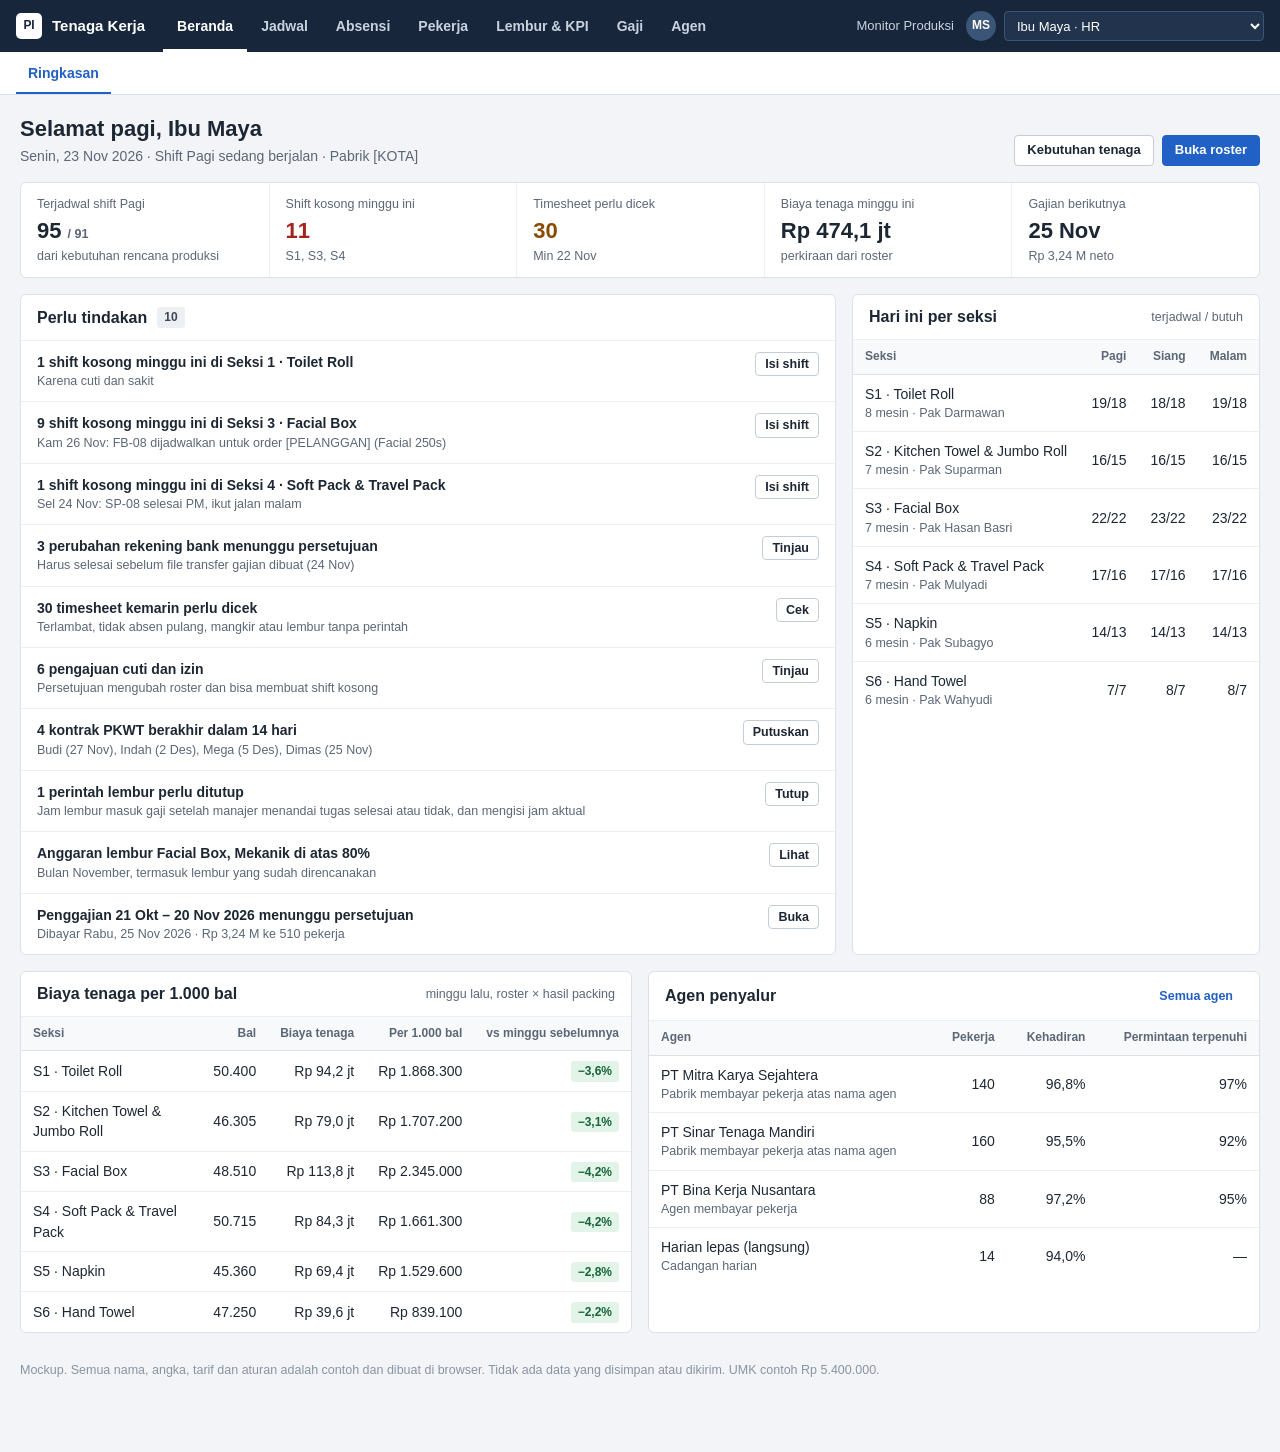
==== commit c762ffa6: "Add per-task overtime, KPIs and hourly employees to Tenaga Kerja Overtime orders with 4 h/day and 18" ====
--- a/public/outsource/index.html
+++ b/public/outsource/index.html
@@ -40,6 +40,7 @@
 .topright{margin-left:auto;display:flex;align-items:center;gap:12px;padding:0 16px;white-space:nowrap}
 .topright a{color:var(--navink);text-decoration:none;font-size:13px}
 .topright a:hover{color:#fff}
+.rolesel{background:var(--nav2);color:#fff;border:1px solid #3b5577;min-height:30px;padding:3px 8px;font-size:13px;max-width:260px}
 .who{display:flex;align-items:center;gap:8px;font-size:13px;color:#fff}
 .av{width:30px;height:30px;border-radius:50%;background:#3b5577;color:#fff;display:grid;place-items:center;font-size:12px;font-weight:650;flex:none}
 .av.lg{width:56px;height:56px;font-size:19px;background:#d7e1ee;color:#1f3a5f}
@@ -110,7 +111,7 @@
 .tbl tr:last-child td{border-bottom:0}
 .tbl tbody tr.click{cursor:pointer}
 .tbl tbody tr.click:hover td{background:#f7f9fc}
-.tbl td.num,.tbl th.num{text-align:right;font-variant-numeric:tabular-nums}
+.tbl td.num,.tbl th.num{text-align:right;white-space:nowrap;font-variant-numeric:tabular-nums}
 .tbl tfoot td{font-weight:650;background:#f8f9fb;border-top:1px solid var(--line)}
 .tbl .sub{display:block;font-size:12.5px;color:var(--muted)}
 .tbl input[type=checkbox]{width:16px;height:16px;vertical-align:middle}
@@ -482,7 +483,7 @@
   const net = gross - jht - jp - kes - pph - kasbon;
   return {w, days, absent, base, ot, otH, night, nights, meal, premi, bales, gross, jht, jp, kes, pph, kasbon, net, er: erBpjs};
 }
-const payroll = ag => W.filter(w => (ag ? w.ag === ag : w.ag !== "PHL") && w.ag !== "BKN").map(payLine);
+const payroll = ag => W.filter(w => ag ? w.ag === ag : w.ag !== "PHL" && w.ag !== "BKN").map(payLine);
 const holdReason = w => w.bank.status === "ok" ? null : w.bank.status === "pending" ? "Rekening belum diverifikasi" : w.bank.status === "mismatch" ? "Nama rekening tidak sesuai KTP" : "Belum ada rekening";
 const TS_OPEN = [W[33], W[190], W[247]].filter(w => w.ag !== "BKN" && w.ag !== "PHL");
 
@@ -578,5 +579,6 @@
 }
 </script>
 <script src="app.js"></script>
+<script src="lembur.js"></script>
 </body>
 </html>
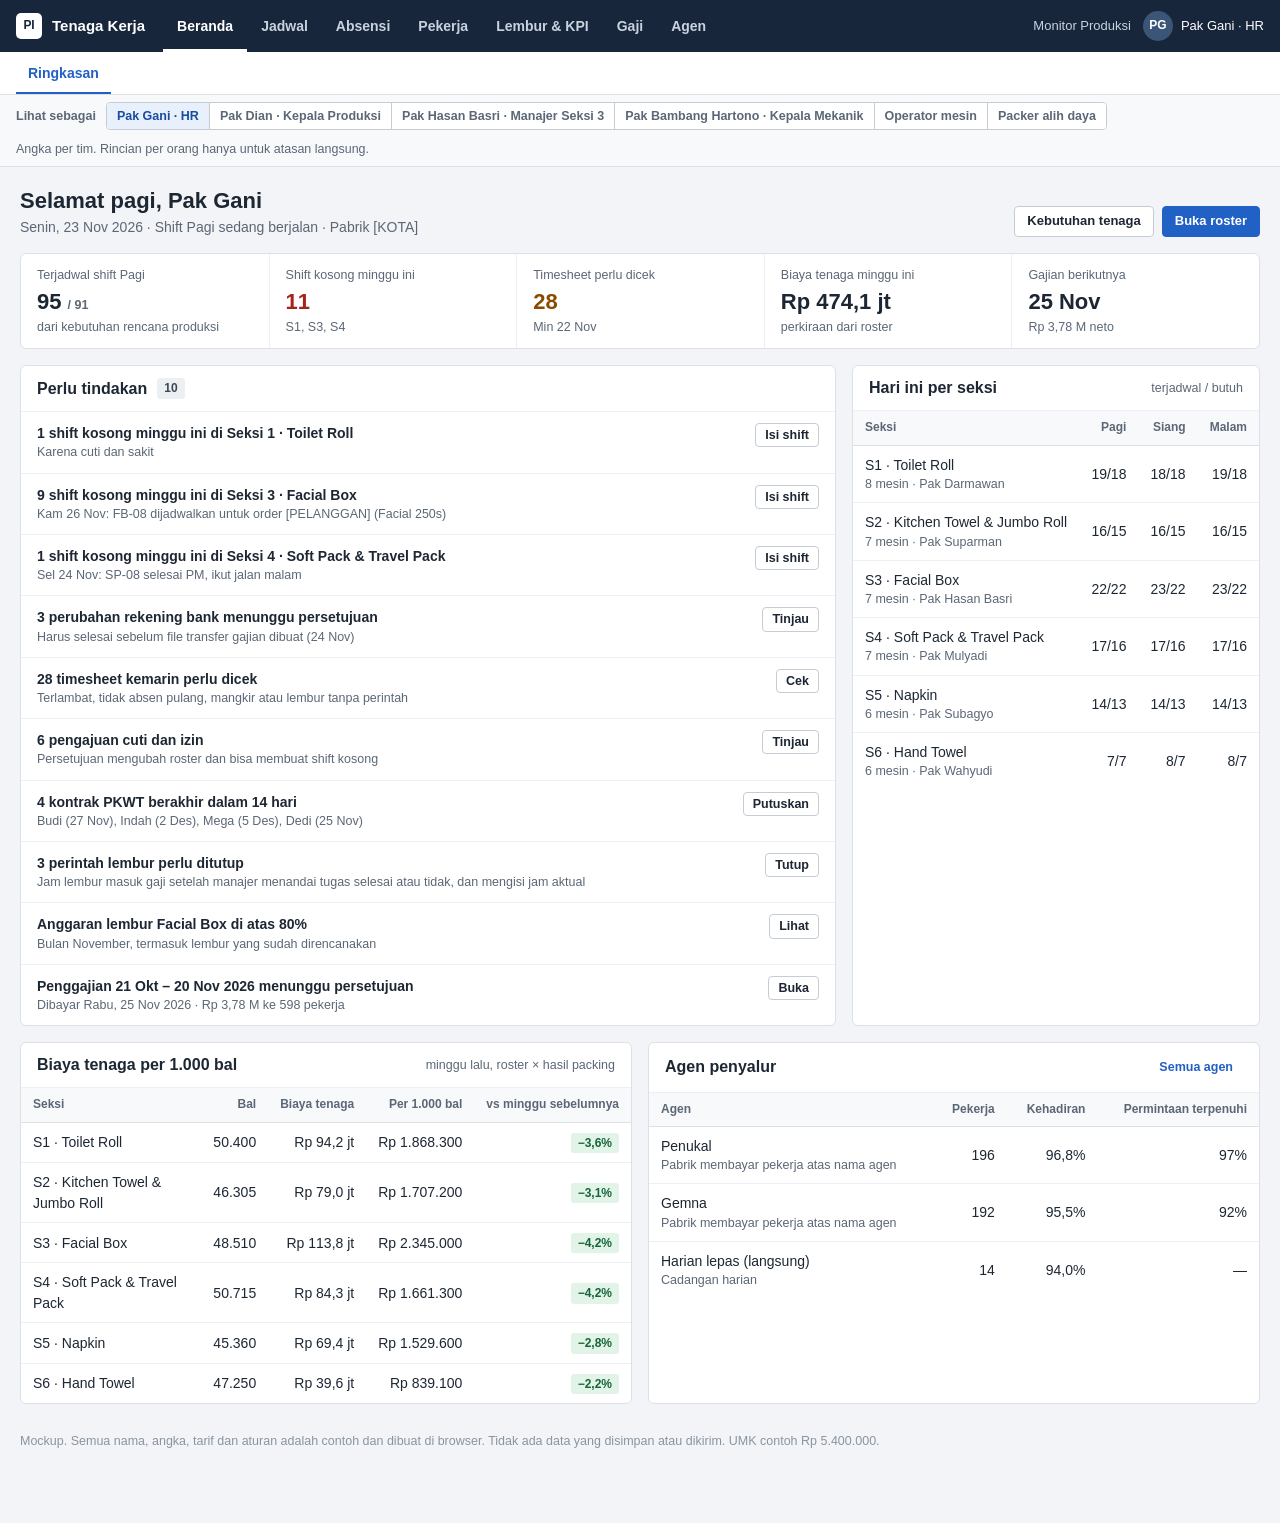
==== commit 950c98e6: "Outsource demo: view-as bar, worker phone views, Pak Gani/Pak Dian, agencies Penukal and Gemna Co-Au" ====
--- a/public/outsource/index.html
+++ b/public/outsource/index.html
@@ -46,11 +46,21 @@
 .av.lg{width:56px;height:56px;font-size:19px;background:#d7e1ee;color:#1f3a5f}
 .av.sm{width:26px;height:26px;font-size:11px;background:#e3e8ef;color:#2c4566}
 
+.subnav[hidden]{display:none}
 .subnav{background:#fff;border-bottom:1px solid var(--line);display:flex;gap:4px;padding:0 16px;overflow-x:auto;position:sticky;top:52px;z-index:19}
 .subnav a{padding:11px 12px 9px;color:var(--muted);text-decoration:none;font-weight:550;white-space:nowrap;border-bottom:2px solid transparent}
 .subnav a:hover{color:var(--ink)}
 .subnav a[aria-current="page"]{color:var(--pri);border-bottom-color:var(--pri)}
 
+.viewas{background:#f8f9fb;border-bottom:1px solid var(--line);padding:7px 16px;display:flex;align-items:center;gap:10px;flex-wrap:wrap;font-size:13px}
+.viewas .lbl{white-space:nowrap}
+.viewas .seg{flex-wrap:wrap}
+.viewas .seg button{font-size:12.5px;padding:4px 10px}
+.phone{width:390px;max-width:100%;border:10px solid #1d2733;border-radius:34px;background:#f2f4f7;overflow:hidden;box-shadow:0 10px 30px rgba(15,25,40,.18)}
+.phone .ph{background:var(--nav);color:#fff;padding:18px 18px 14px}
+.phone .pb{padding:12px;display:grid;gap:10px}
+.wk7{display:grid;grid-template-columns:repeat(7,1fr);gap:4px;text-align:center;font-size:11.5px}
+.wk7 .sh{padding:4px 2px}
 main{max-width:1440px;margin:0 auto;padding:20px 20px 60px}
 .pagehead{display:flex;flex-wrap:wrap;align-items:flex-end;gap:12px 20px;margin-bottom:16px}
 .pagehead .sub{color:var(--muted);margin-top:3px}
@@ -211,10 +221,11 @@
   <nav class="mainnav" id="mainnav" aria-label="Menu utama"></nav>
   <div class="topright">
     <a class="hide-sm" href="../">Monitor Produksi</a>
-    <span class="who"><span class="av" aria-hidden="true">MS</span><span class="hide-sm">Ibu Maya · HR</span></span>
+    <span class="who"><span class="av" aria-hidden="true">PG</span><span class="hide-sm">Pak Gani · HR</span></span>
   </div>
 </header>
 <nav class="subnav" id="subnav" aria-label="Sub menu"></nav>
+<div class="viewas" id="viewas"></div>
 <main id="app" tabindex="-1"></main>
 <div id="overlay"></div>
 <script>
@@ -289,8 +300,8 @@
   {id:"S2", n:"Seksi 2 · Kitchen Towel & Jumbo Roll", mach:["KT-01","KT-02","KT-03","KT-04","KT-05","JR-01","JR-02"], crew:2, extra:["Helper jumbo roll"], ag:"MKS", leader:"Pak Suparman"},
   {id:"S3", n:"Seksi 3 · Facial Box", mach:["FB-01","FB-02","FB-03","FB-04","FB-05","FB-06","FB-07"], crew:3, extra:["Helper produksi"], ag:"STM", leader:"Pak Hasan Basri"},
   {id:"S4", n:"Seksi 4 · Soft Pack & Travel Pack", mach:["SP-01","SP-02","SP-03","SP-04","SP-05","SP-06","SP-07"], crew:2, extra:["Helper produksi","Operator forklift"], ag:"STM", leader:"Pak Mulyadi"},
-  {id:"S5", n:"Seksi 5 · Napkin", mach:["NP-01","NP-02","NP-03","NP-04","NP-05","NP-06"], crew:2, extra:["Helper produksi"], ag:"BKN", leader:"Pak Subagyo"},
-  {id:"S6", n:"Seksi 6 · Hand Towel", mach:["HT-01","HT-02","HT-03","HT-04","HT-05","HT-06"], crew:1, extra:["Helper produksi"], ag:"BKN", leader:"Pak Wahyudi"}
+  {id:"S5", n:"Seksi 5 · Napkin", mach:["NP-01","NP-02","NP-03","NP-04","NP-05","NP-06"], crew:2, extra:["Helper produksi"], ag:"MKS", leader:"Pak Subagyo"},
+  {id:"S6", n:"Seksi 6 · Hand Towel", mach:["HT-01","HT-02","HT-03","HT-04","HT-05","HT-06"], crew:1, extra:["Helper produksi"], ag:"STM", leader:"Pak Wahyudi"}
 ];
 const secById = id => SEC.find(s => s.id === id);
 /* Changes in the PPIC production plan for this week */
@@ -315,9 +326,8 @@
 
 /* ---------- agencies ---------- */
 const AG = {
-  MKS:{id:"MKS", n:"PT Mitra Karya Sejahtera", short:"Mitra Karya", fee:.08, model:"pay", pic:"Bpk. Rahmat Hidayat", phone:"0812-•••-4410", contractEnd:new Date(Date.UTC(2027,2,31)), nib:"91201••••0331", fill:.97, att:.968},
-  STM:{id:"STM", n:"PT Sinar Tenaga Mandiri", short:"Sinar Tenaga", fee:.075, model:"pay", pic:"Ibu Lina Marlina", phone:"0813-•••-2287", contractEnd:new Date(Date.UTC(2026,11,31)), nib:"81204••••1172", fill:.92, att:.955},
-  BKN:{id:"BKN", n:"PT Bina Kerja Nusantara", short:"Bina Kerja", fee:.09, model:"agen", pic:"Bpk. Hendra Gunawan", phone:"0811-•••-9034", contractEnd:new Date(Date.UTC(2027,5,30)), nib:"02203••••5518", fill:.95, att:.972},
+  MKS:{id:"MKS", n:"Penukal", short:"Penukal", fee:.08, model:"pay", pic:"Bpk. Rahmat Hidayat", phone:"0812-•••-4410", contractEnd:new Date(Date.UTC(2027,2,31)), nib:"91201••••0331", fill:.97, att:.968},
+  STM:{id:"STM", n:"Gemna", short:"Gemna", fee:.075, model:"pay", pic:"Ibu Lina Marlina", phone:"0813-•••-2287", contractEnd:new Date(Date.UTC(2026,11,31)), nib:"81204••••1172", fill:.92, att:.955},
   PHL:{id:"PHL", n:"Harian lepas (langsung)", short:"Harian lepas", fee:0, model:"direct", pic:"HR pabrik", phone:"-", contractEnd:null, nib:"-", fill:1, att:.94}
 };
 const MODEL = {pay:"Pabrik membayar pekerja atas nama agen, agen ditagih fee", agen:"Agen membayar pekerja, pabrik membayar tagihan agen", direct:"Pabrik membayar langsung, mingguan"};
@@ -429,7 +439,7 @@
   {id:"RQ-118", ag:"STM", sec:"S3", d:3, sh:"P", n:2, status:"Dikonfirmasi", names:"2 orang, nama dikirim agen 22 Nov 19.40", sent:"22 Nov 2026"},
   {id:"RQ-117", ag:"MKS", sec:"S2", d:1, sh:"M", n:1, status:"Menunggu agen", names:"-", sent:"22 Nov 2026"},
   {id:"RQ-114", ag:"STM", sec:"S4", d:-3, sh:"S", n:3, status:"Selesai", names:"3 dari 3 hadir", sent:"18 Nov 2026"},
-  {id:"RQ-111", ag:"BKN", sec:"S5", d:-6, sh:"P", n:2, status:"Selesai", names:"1 dari 2 hadir", sent:"15 Nov 2026"}
+  {id:"RQ-111", ag:"MKS", sec:"S5", d:-6, sh:"P", n:2, status:"Selesai", names:"1 dari 2 hadir", sent:"15 Nov 2026"}
 ];
 
 /* ---------- timesheets (generated per worker and day) ---------- */
@@ -498,7 +508,6 @@
   addBatch({id:"TRF-2611-PHL0", date:"14 Nov 2026", kind:"Harian lepas mingguan", period:"7–13 Nov 2026", bank:"BCA · transfer massal", n:12, amount:phl.slice(2).reduce((a, w) => a + (4 + Math.round(hash(w.id + "w2") * 2)) * (R.phlDaily + R.meal), 0), ok:12, fail:0, status:"Berhasil", who:phl.slice(2).map(w => w.id), wk:"w2"});
   addBatch({id:"INV-PAY-STM-10", date:"30 Okt 2026", kind:"Fee agen", period:"Okt 2026", bank:"Mandiri MCM · RTGS", n:1, amount:0, ok:1, fail:0, status:"Berhasil", agency:"STM"});
   addBatch({id:"INV-PAY-MKS-10", date:"30 Okt 2026", kind:"Fee agen", period:"Okt 2026", bank:"Mandiri MCM · RTGS", n:1, amount:0, ok:1, fail:0, status:"Berhasil", agency:"MKS"});
-  addBatch({id:"INV-PAY-BKN-10", date:"31 Okt 2026", kind:"Tagihan agen (gaji + fee)", period:"21 Sep – 20 Okt 2026", bank:"Mandiri MCM · RTGS", n:1, amount:0, ok:1, fail:0, status:"Berhasil", agency:"BKN"});
   addBatch({id:"TRF-2610-RT", date:"27 Okt 2026", kind:"Transfer ulang", period:"21 Sep – 20 Okt 2026", bank:"BCA · transfer satuan", n:2, amount:payLine(reg[40]).net + payLine(reg[150]).net, ok:2, fail:0, status:"Berhasil", who:[reg[40].id, reg[150].id], wk:"m10"});
   addBatch({id:"TRF-2610", date:"23 Okt 2026", kind:"Gaji bulanan", period:"21 Sep – 20 Okt 2026", bank:"BCA · transfer massal (KlikBCA Bisnis)", n:reg.length, amount:sumNet(reg, "m10"), ok:reg.length - 2, fail:2, status:"Selesai, 2 gagal lalu ditransfer ulang", who:reg.map(w => w.id), wk:"m10",
     fails:[{w:reg[40].id, why:"Rekening tidak aktif (dormant)"}, {w:reg[150].id, why:"Nama penerima tidak sesuai"}]});
@@ -516,7 +525,7 @@
   {t:"22 Nov 2026 21.14", who:"Dimas Pratama (aplikasi)", what:"Mengajukan ganti rekening BRI → BCA (BR-071)"},
   {t:"21 Nov 2026 10.02", who:"Rina Lestari (pendaftaran)", what:"Menambahkan rekening BRI (BR-070)"},
   {t:"20 Nov 2026 16.40", who:"Ibu Lina Marlina (" + AG.STM.short + ")", what:"Mengunggah formulir ganti rekening untuk Agus Setiawan (BR-069)"},
-  {t:"18 Nov 2026 09.31", who:"Ibu Maya (HR)", what:"Menyetujui rekening BNI untuk " + W[260].name + ", cek nama cocok"},
+  {t:"18 Nov 2026 09.31", who:"Pak Gani (HR)", what:"Menyetujui rekening BNI untuk " + W[260].name + ", cek nama cocok"},
   {t:"18 Nov 2026 10.05", who:"Pak Hendro (Finance)", what:"Persetujuan kedua rekening " + W[260].name},
   {t:"02 Nov 2026 14.22", who:"Sistem", what:"Transfer ulang 2 rekening gagal dari batch TRF-2610 berhasil"}
 ];
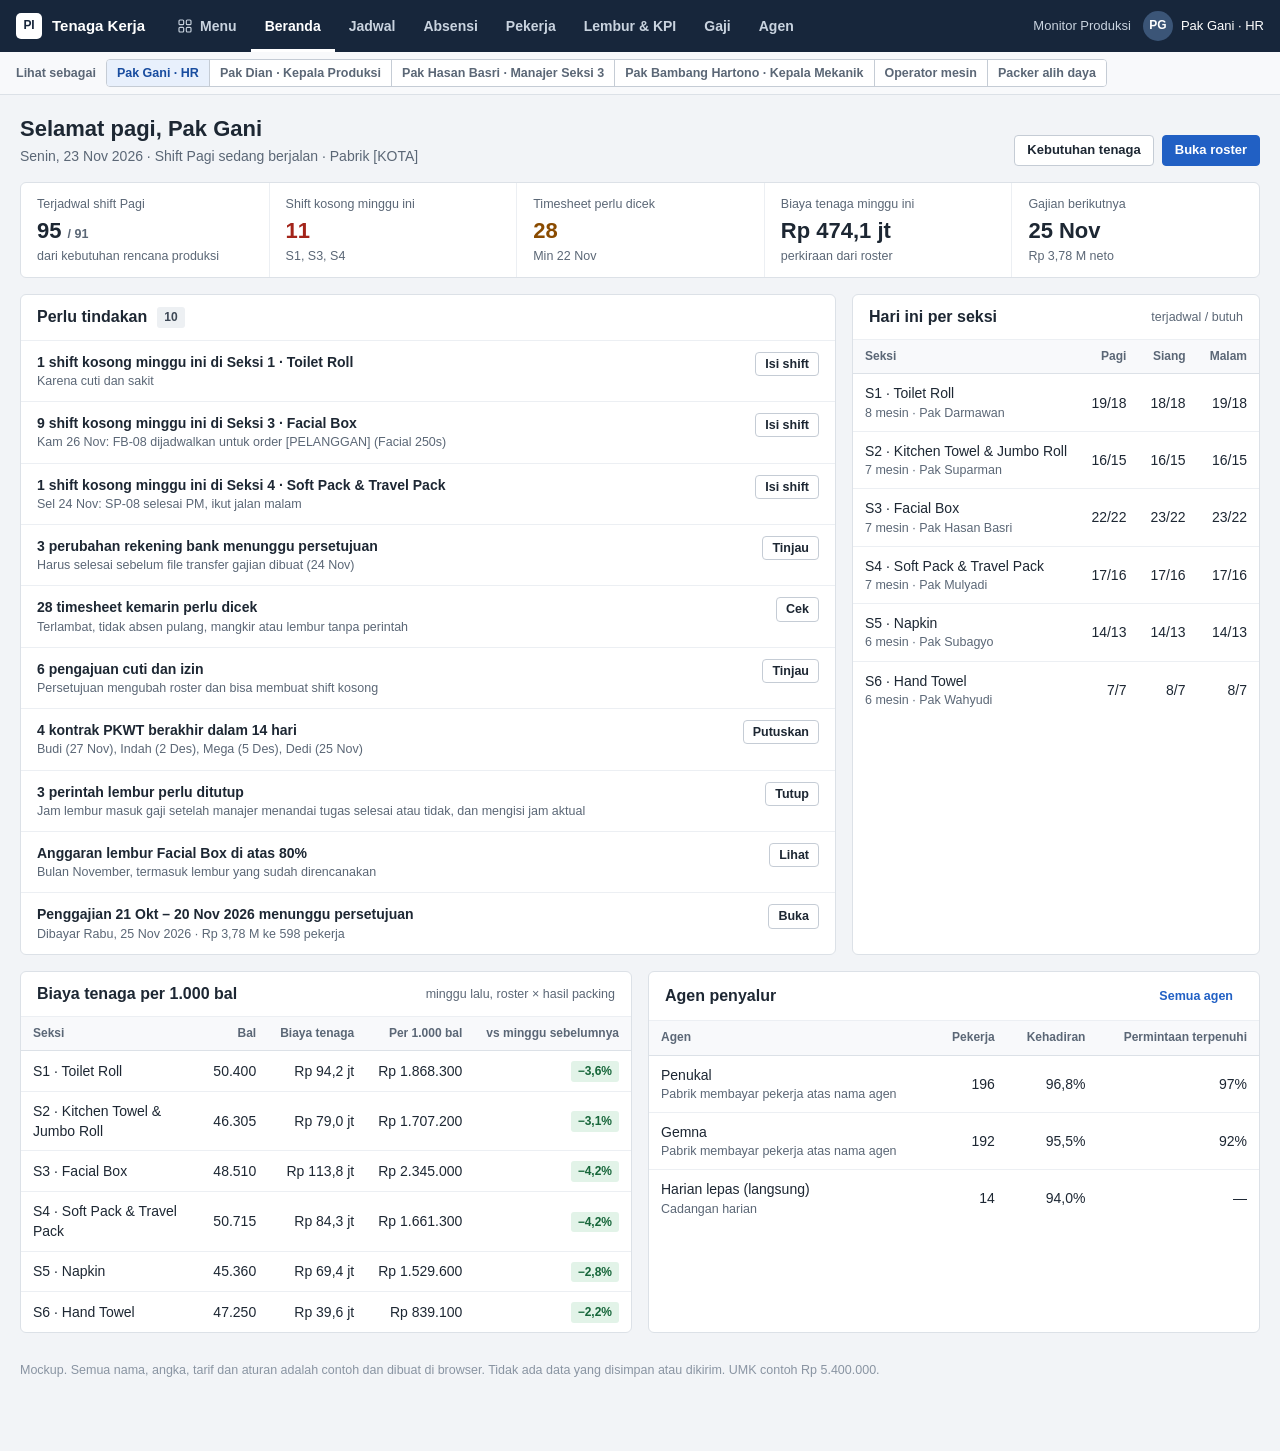
==== commit 9484ddda: "Outsource demo: Menu page with search, Tanda-style staff profiles, compact view switcher Co-Authored" ====
--- a/public/outsource/index.html
+++ b/public/outsource/index.html
@@ -55,12 +55,52 @@
 .viewas{background:#f8f9fb;border-bottom:1px solid var(--line);padding:7px 16px;display:flex;align-items:center;gap:10px;flex-wrap:wrap;font-size:13px}
 .viewas .lbl{white-space:nowrap}
 .viewas .seg{flex-wrap:wrap}
+@media (max-width:700px){.viewas{flex-wrap:nowrap}.viewas .seg{flex-wrap:nowrap;overflow-x:auto;max-width:100%}.viewas .seg button{white-space:nowrap}}
 .viewas .seg button{font-size:12.5px;padding:4px 10px}
 .phone{width:390px;max-width:100%;border:10px solid #1d2733;border-radius:34px;background:#f2f4f7;overflow:hidden;box-shadow:0 10px 30px rgba(15,25,40,.18)}
 .phone .ph{background:var(--nav);color:#fff;padding:18px 18px 14px}
 .phone .pb{padding:12px;display:grid;gap:10px}
 .wk7{display:grid;grid-template-columns:repeat(7,1fr);gap:4px;text-align:center;font-size:11.5px}
 .wk7 .sh{padding:4px 2px}
+/* Menu page */
+.navmenu{display:inline-flex;align-items:center;gap:7px}
+.navmenu .ico{width:16px;height:16px}
+.ico{width:22px;height:22px;fill:none;stroke:currentColor;stroke-width:1.7;stroke-linecap:round;stroke-linejoin:round;flex:none}
+.menusearch{display:flex;align-items:center;gap:10px;background:#fff;border:1px solid #c5ccd5;border-radius:6px;padding:4px 14px;margin-bottom:18px;color:var(--muted)}
+.menusearch:focus-within{border-color:var(--pri);box-shadow:0 0 0 3px var(--pri-l)}
+.menusearch input[type=search]{border:0;flex:1;min-height:40px;font-size:15px;padding:0;box-shadow:none!important}
+.menucols{display:grid;grid-template-columns:minmax(0,1fr) 320px;gap:20px;align-items:start}
+.menugroups{display:grid;gap:22px}
+.mgroup h2{font-size:13px;text-transform:uppercase;letter-spacing:.05em;color:var(--muted);margin:0 0 8px}
+.tiles{display:grid;grid-template-columns:repeat(auto-fill,minmax(230px,1fr));gap:10px}
+.tile{display:flex;gap:12px;align-items:flex-start;background:#fff;border:1px solid var(--line);border-radius:6px;padding:13px 14px;text-decoration:none;color:var(--ink)}
+.tile:hover{border-color:#a9b8cc;background:#fbfcfe}
+.tile .ico{color:var(--pri);margin-top:1px}
+.tile b{display:block;font-weight:600}
+.tile span{display:block;font-size:12.5px;color:var(--muted);margin-top:1px}
+.tile span.tag{display:inline-block}
+.tile[hidden],.mgroup[hidden]{display:none}
+.prow{display:flex;align-items:center;gap:10px;width:100%;color:inherit;text-decoration:none}
+.prow b{display:block;font-weight:600}
+.prow:hover b{text-decoration:underline}
+@media (max-width:980px){.menucols{grid-template-columns:minmax(0,1fr)}}
+/* Staff profile */
+.prof{display:grid;grid-template-columns:280px minmax(0,1fr);gap:20px;align-items:start}
+.profside{position:sticky;top:104px;overflow:hidden}
+.pshead{display:flex;gap:12px;align-items:center;padding:16px 16px 10px}
+.pshead h1{font-size:18px}
+.pstags{display:flex;gap:6px;flex-wrap:wrap;padding:0 16px 10px}
+.psfacts{display:grid;grid-template-columns:max-content 1fr;gap:4px 12px;margin:0;padding:10px 16px;border-top:1px solid var(--line2);font-size:13px}
+.psfacts dt{color:var(--muted)} .psfacts dd{margin:0}
+.psbtn{display:flex;gap:8px;padding:0 16px 14px;flex-wrap:wrap}
+.pnav{border-top:1px solid var(--line);padding:6px 0}
+.pnav button{display:block;width:100%;text-align:left;border:0;background:none;padding:9px 16px 9px 13px;border-left:3px solid transparent;font-weight:550;color:var(--muted)}
+.pnav button:hover{color:var(--ink);background:#f7f9fc}
+.pnav button[aria-selected="true"]{color:var(--pri-d);background:var(--pri-l);border-left-color:var(--pri)}
+.ptitle{font-size:19px;margin:2px 0 14px}
+.psec{margin-bottom:16px}
+.kv.wide{grid-template-columns:minmax(170px,max-content) 1fr}
+@media (max-width:860px){.prof{grid-template-columns:minmax(0,1fr)}.profside{position:static}.pnav{display:flex;overflow-x:auto;padding:0}.pnav button{width:auto;white-space:nowrap;border-left:0;border-bottom:3px solid transparent;padding:10px 12px}.pnav button[aria-selected="true"]{border-bottom-color:var(--pri)}.kv.wide{grid-template-columns:minmax(0,1fr)}.kv.wide dd{margin-bottom:6px}}
 main{max-width:1440px;margin:0 auto;padding:20px 20px 60px}
 .pagehead{display:flex;flex-wrap:wrap;align-items:flex-end;gap:12px 20px;margin-bottom:16px}
 .pagehead .sub{color:var(--muted);margin-top:3px}
@@ -589,5 +629,6 @@
 </script>
 <script src="app.js"></script>
 <script src="lembur.js"></script>
+<script src="ui.js"></script>
 </body>
 </html>
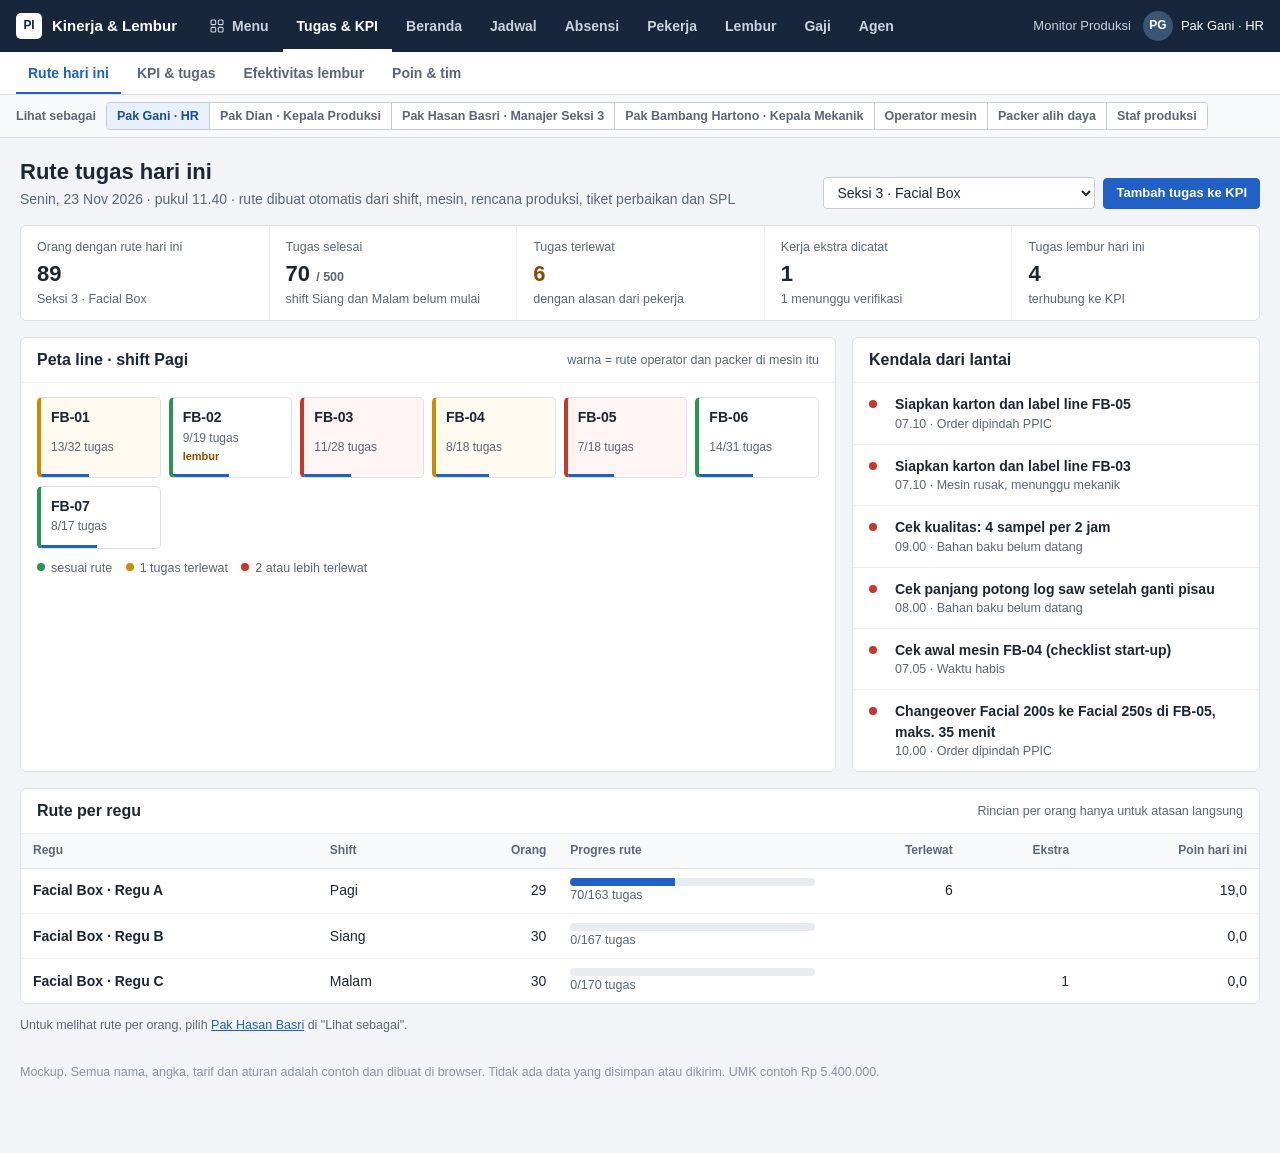
==== commit 54afc340: "Outsource demo: Tugas & KPI with daily task routes, extra work, overtime effectiveness and points Co" ====
--- a/public/outsource/index.html
+++ b/public/outsource/index.html
@@ -55,7 +55,7 @@
 .viewas{background:#f8f9fb;border-bottom:1px solid var(--line);padding:7px 16px;display:flex;align-items:center;gap:10px;flex-wrap:wrap;font-size:13px}
 .viewas .lbl{white-space:nowrap}
 .viewas .seg{flex-wrap:wrap}
-@media (max-width:700px){.viewas{flex-wrap:nowrap}.viewas .seg{flex-wrap:nowrap;overflow-x:auto;max-width:100%}.viewas .seg button{white-space:nowrap}}
+@media (max-width:700px){.viewas{flex-wrap:wrap}.viewas .seg{flex-wrap:nowrap;overflow-x:auto;max-width:100%;flex:1 1 220px}.pdemo{flex:1 1 100%}.pdemo select{max-width:100%;flex:1}.viewas .seg button{white-space:nowrap}}
 .viewas .seg button{font-size:12.5px;padding:4px 10px}
 .phone{width:390px;max-width:100%;border:10px solid #1d2733;border-radius:34px;background:#f2f4f7;overflow:hidden;box-shadow:0 10px 30px rgba(15,25,40,.18)}
 .phone .ph{background:var(--nav);color:#fff;padding:18px 18px 14px}
@@ -97,10 +97,107 @@
 .pnav button{display:block;width:100%;text-align:left;border:0;background:none;padding:9px 16px 9px 13px;border-left:3px solid transparent;font-weight:550;color:var(--muted)}
 .pnav button:hover{color:var(--ink);background:#f7f9fc}
 .pnav button[aria-selected="true"]{color:var(--pri-d);background:var(--pri-l);border-left-color:var(--pri)}
+.pgrp{font-size:11.5px;font-weight:650;text-transform:uppercase;letter-spacing:.05em;color:var(--faint);padding:10px 16px 4px}
 .ptitle{font-size:19px;margin:2px 0 14px}
 .psec{margin-bottom:16px}
 .kv.wide{grid-template-columns:minmax(170px,max-content) 1fr}
-@media (max-width:860px){.prof{grid-template-columns:minmax(0,1fr)}.profside{position:static}.pnav{display:flex;overflow-x:auto;padding:0}.pnav button{width:auto;white-space:nowrap;border-left:0;border-bottom:3px solid transparent;padding:10px 12px}.pnav button[aria-selected="true"]{border-bottom-color:var(--pri)}.kv.wide{grid-template-columns:minmax(0,1fr)}.kv.wide dd{margin-bottom:6px}}
+@media (max-width:860px){.prof{grid-template-columns:minmax(0,1fr)}.profside{position:static}.pnav{display:flex;overflow-x:auto;padding:0}.pnav button{width:auto;white-space:nowrap;border-left:0;border-bottom:3px solid transparent;padding:10px 12px}.pnav button[aria-selected="true"]{border-bottom-color:var(--pri)}.pgrp{display:none}.kv.wide{grid-template-columns:minmax(0,1fr)}.kv.wide dd{margin-bottom:6px}}
+/* Employee portal */
+.portal{max-width:880px;margin:0 auto}
+.phd{display:flex;align-items:flex-end;gap:12px;flex-wrap:wrap;margin-bottom:14px}
+.phd>div:first-child{flex:1;min-width:200px}
+.phd .sub{color:var(--muted);margin-top:3px}
+.pcard{margin-bottom:14px}
+.pcard.next{padding:16px 18px}
+.pcard .big{font-size:26px;font-weight:650;margin:2px 0;font-variant-numeric:tabular-nums}
+.pcard .row{display:flex;gap:8px;align-items:center;flex-wrap:wrap;margin-top:12px}
+.pcard.focus{border-color:var(--pri);box-shadow:0 0 0 3px var(--pri-l)}
+.pgrid{display:grid;grid-template-columns:repeat(auto-fit,minmax(190px,1fr));gap:12px;margin-bottom:14px}
+.pstat{display:grid;gap:2px;padding:13px 16px;text-decoration:none;color:var(--ink)}
+a.pstat:hover{border-color:#a9b8cc}
+.pstat b{font-size:19px;font-weight:650;font-variant-numeric:tabular-nums}
+.shiftlist li{align-items:center}
+.shiftlist li.today{background:#f6f9ff}
+.dbox{width:44px;text-align:center;line-height:1.15;flex:none}
+.dbox span{display:block;font-size:12px;color:var(--muted)}
+.dbox b{font-size:18px}
+.sh.off{background:#eef0f3;color:var(--muted)}
+.clockcard{text-align:center;padding:22px 16px}
+.clockcard .clock{font-size:44px;font-weight:650;font-variant-numeric:tabular-nums;margin:4px 0}
+.btn.xl{padding:12px 30px;font-size:15px}
+details.pcard>summary{cursor:pointer;list-style:none}
+details.pcard>summary::-webkit-details-marker{display:none}
+.pme{display:flex;gap:14px;align-items:center;margin-bottom:16px}
+.kvrow{display:flex;gap:16px;justify-content:space-between;padding:7px 0;border-bottom:1px solid var(--line2)}
+.kvrow:last-child{border-bottom:0}
+.kvrow>span:last-child{text-align:right}
+.phonewrap{display:flex;justify-content:center;padding:4px 0 10px}
+.pframe{height:780px;max-height:calc(100vh - 150px);min-height:560px;display:flex;flex-direction:column;background:var(--bg)}
+.pframe .ptop{display:flex;align-items:center;gap:8px;background:var(--nav);color:#fff;padding:12px 14px;font-size:14px}
+.pframe .ptop .mark{width:22px;height:22px;border-radius:4px;background:#fff;color:var(--nav);display:grid;place-items:center;font-size:10px;font-weight:800}
+.pframe .ptop .av{margin-left:auto}
+.pframe .pscreen{flex:1;overflow-y:auto;padding:14px 12px}
+.pframe .phd h1{font-size:19px}
+.pframe .pgrid{grid-template-columns:1fr 1fr;gap:8px}
+.pframe .pstat{padding:10px 12px}
+.pframe .pstat b{font-size:16px}
+.pframe .pcard .big{font-size:22px}
+.pframe .clockcard .clock{font-size:38px}
+.pframe .kvrow{flex-direction:column;gap:1px}
+.pframe .kvrow>span:last-child{text-align:left}
+.pframe .list li{padding:10px 12px}
+.ptabbar{display:flex;border-top:1px solid var(--line);background:#fff}
+.ptabbar a{flex:1;display:grid;justify-items:center;gap:2px;padding:7px 0 9px;font-size:11px;font-weight:600;color:var(--muted);text-decoration:none}
+.ptabbar a .ico{width:22px;height:22px}
+.ptabbar a[aria-current="true"]{color:var(--pri)}
+.pdemo{display:inline-flex;gap:8px;align-items:center;flex-wrap:wrap}
+.pdemo select{min-height:28px;padding:2px 6px;font-size:12.5px;max-width:280px}
+/* Tugas & KPI */
+.tag.kpi{background:#eef2f8;color:#2c4566;font-weight:550}
+.mgrid{display:grid;grid-template-columns:repeat(auto-fill,minmax(112px,1fr));gap:8px}
+.mtile{position:relative;display:grid;gap:2px;text-align:left;border:1px solid var(--line);border-left-width:4px;border-radius:5px;background:#fff;padding:9px 10px 12px;overflow:hidden}
+.mtile span{font-size:12px;color:var(--muted)}
+.mtile i{position:absolute;left:0;bottom:0;height:3px;background:var(--pri)}
+.mtile em{font-style:normal;font-size:11px;font-weight:600;color:var(--warn)}
+.mtile.ok{border-left-color:#2a9455}.mtile.warn{border-left-color:#d08a00;background:#fffaf0}.mtile.bad{border-left-color:#c8372c;background:#fff5f4}
+.mtile:hover{border-color:#a9b8cc}
+.tline{list-style:none;margin:0;padding:0}
+.tline li{display:flex;gap:10px;align-items:flex-start;padding:9px 0;border-bottom:1px solid var(--line2);position:relative}
+.tline li:last-child{border-bottom:0}
+.tline .tdot{width:12px;height:12px;border-radius:50%;border:2px solid #b7c2cf;background:#fff;margin-top:4px;flex:none}
+.tline li.selesai .tdot{background:#2a9455;border-color:#2a9455}
+.tline li.terlewat .tdot{background:#c8372c;border-color:#c8372c}
+.tline li.jalan .tdot{border-color:var(--pri);box-shadow:0 0 0 3px var(--pri-l)}
+.tline li.jalan{background:#f6f9ff;margin:0 -10px;padding:9px 10px;border-radius:5px}
+.tline .tt b{font-variant-numeric:tabular-nums;margin-right:4px}
+.tline .meta{font-size:12.5px;color:var(--muted);margin-top:2px}
+.stopact{display:flex;gap:6px;flex-wrap:wrap;margin-top:8px;align-items:center}
+.stopact input{width:130px}
+.pcard.rtop{padding:14px 16px}
+.rhead{display:flex;gap:14px;align-items:center}
+.ring{width:76px;height:76px;flex:none}
+.ok-note{background:var(--ok-l);color:var(--ok);border-color:#bfe3cb;margin-top:10px}
+.xbtn{width:100%;justify-content:center;padding:10px;margin-bottom:14px}
+.xbtn .ico{width:18px;height:18px}
+.kpilist{display:grid;gap:16px}
+.kpicard .hd{align-items:flex-start}
+.kpinow{display:flex;align-items:center;gap:8px}
+.kpinow b{font-size:20px;font-variant-numeric:tabular-nums}
+.okc{color:var(--ok)}.warnc{color:var(--warn)}
+.spark{width:80px;height:24px}
+.kpifoot{display:flex;gap:18px;flex-wrap:wrap;align-items:center;border-top:1px solid var(--line2);font-size:13px;color:var(--muted)}
+.kpifoot .btn{margin-left:auto}
+.medal{display:inline-grid;place-items:center;width:22px;height:22px;border-radius:50%;font-weight:700;font-size:12px}
+.medal.m1{background:#f6d77a}.medal.m2{background:#dfe3e8}.medal.m3{background:#efc29a}
+.rules{margin:0;padding-left:18px;display:grid;gap:8px}
+.badge{display:flex;gap:10px;align-items:flex-start}
+.badges{display:grid;grid-template-columns:repeat(auto-fill,minmax(150px,1fr));gap:12px}
+.bico{width:34px;height:34px;border-radius:50%;background:#fff4d6;color:#a86b00;display:grid;place-items:center;flex:none}
+.bico .ico{width:18px;height:18px}
+.badge.off{opacity:.45}.badge.off .bico{background:#eef0f3;color:var(--faint)}
+.list li.mine{background:#f6f9ff}
+.pframe .badges{grid-template-columns:1fr 1fr}
+.pframe .stopact input{width:110px}
 main{max-width:1440px;margin:0 auto;padding:20px 20px 60px}
 .pagehead{display:flex;flex-wrap:wrap;align-items:flex-end;gap:12px 20px;margin-bottom:16px}
 .pagehead .sub{color:var(--muted);margin-top:3px}
@@ -257,7 +354,7 @@
 </head>
 <body>
 <header class="top">
-  <a class="brand" href="#beranda"><span class="mark" aria-hidden="true">PI</span>Tenaga Kerja</a>
+  <a class="brand" href="#beranda"><span class="mark" aria-hidden="true">PI</span>Kinerja & Lembur</a>
   <nav class="mainnav" id="mainnav" aria-label="Menu utama"></nav>
   <div class="topright">
     <a class="hide-sm" href="../">Monitor Produksi</a>
@@ -630,5 +727,7 @@
 <script src="app.js"></script>
 <script src="lembur.js"></script>
 <script src="ui.js"></script>
+<script src="portal.js"></script>
+<script src="tugas.js"></script>
 </body>
 </html>
